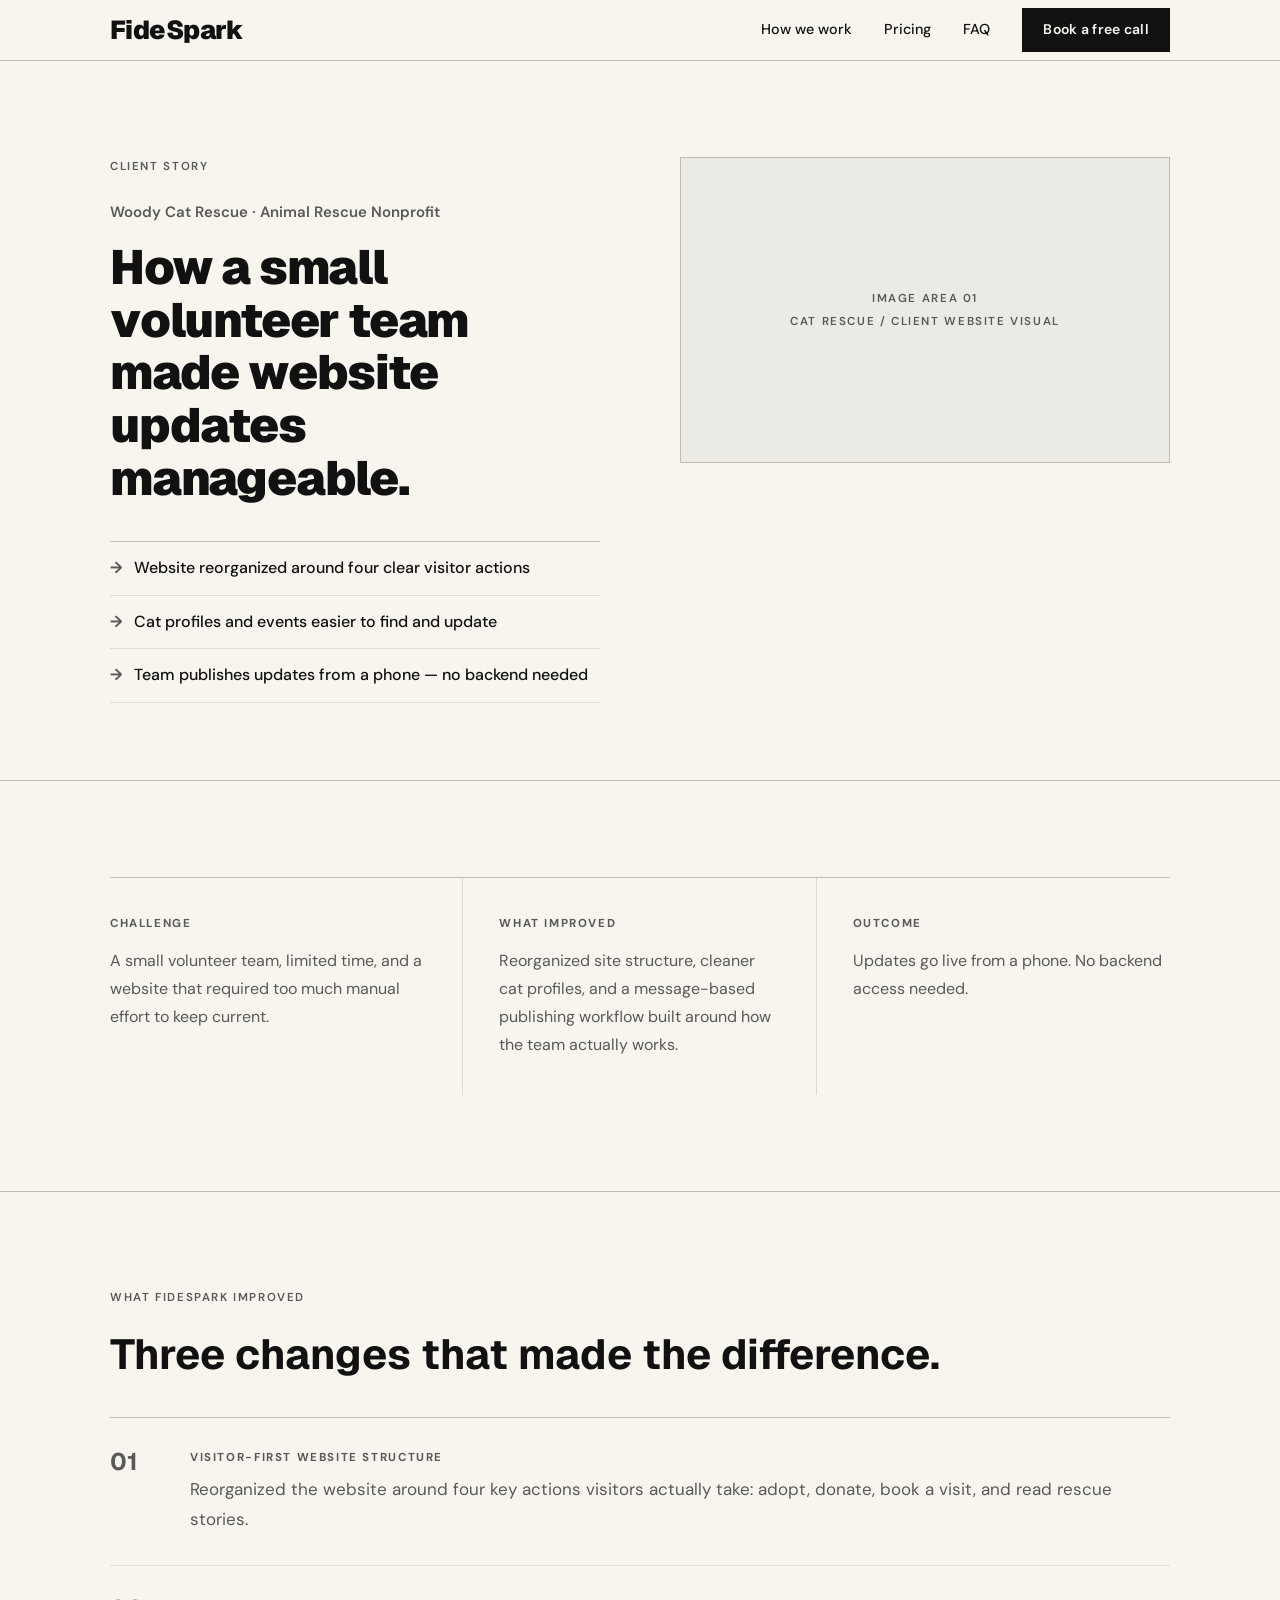
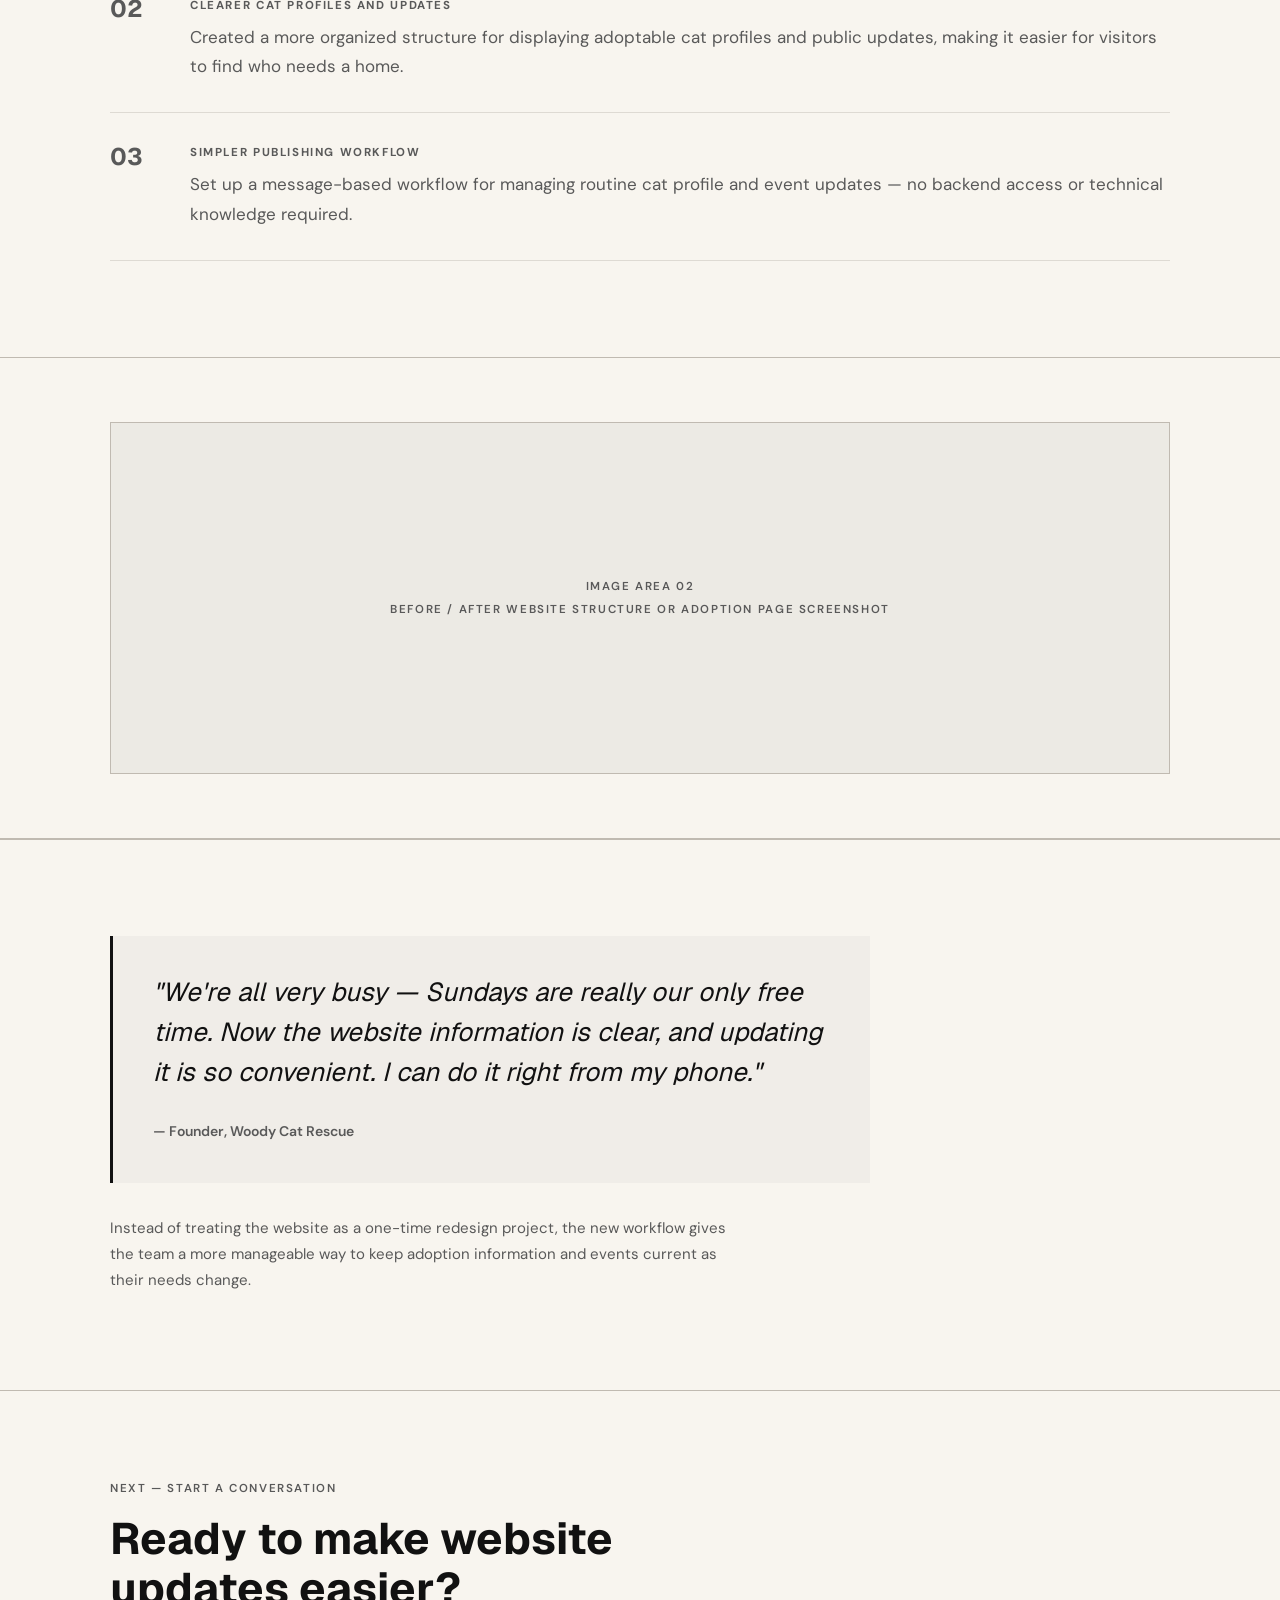
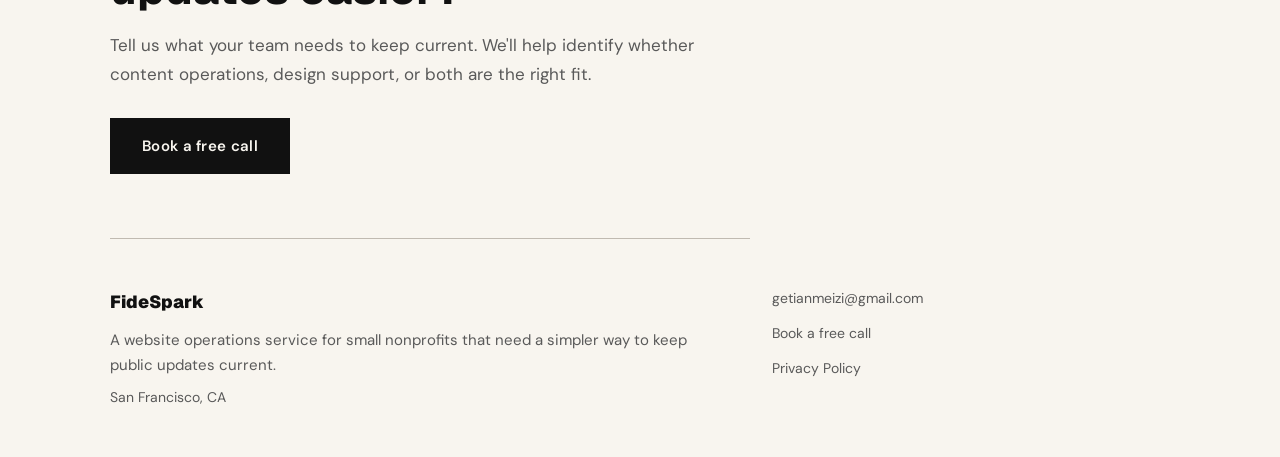
==== client-story.html @ 67ece445 "Add client story teaser to homepage and full case study page Replaces the expanded proof section on " ====
<!DOCTYPE html>
<html lang="en">
<head>
  <meta charset="UTF-8">
  <meta name="viewport" content="width=device-width, initial-scale=1.0">
  <meta name="description" content="How Woody Cat Rescue made website updates easier to manage — a FideSpark client story.">
  <title>Woody Cat Rescue — Client Story | FideSpark</title>

  <link rel="canonical" href="https://gracege.space/runlit/client-story.html">

  <meta property="og:type"        content="article">
  <meta property="og:url"         content="https://gracege.space/runlit/client-story.html">
  <meta property="og:title"       content="Woody Cat Rescue — Client Story | FideSpark">
  <meta property="og:description" content="How Woody Cat Rescue made website updates easier to manage with FideSpark.">
  <meta property="og:site_name"   content="FideSpark">

  <meta name="twitter:card"        content="summary">
  <meta name="twitter:title"       content="Woody Cat Rescue — Client Story | FideSpark">
  <meta name="twitter:description" content="How Woody Cat Rescue made website updates easier to manage with FideSpark.">

  <link rel="icon" type="image/svg+xml" href="favicon.svg">

  <link rel="preconnect" href="https://fonts.googleapis.com">
  <link rel="preconnect" href="https://fonts.gstatic.com" crossorigin>
  <link href="https://fonts.googleapis.com/css2?family=Geist:wght@400;700;900&family=DM+Sans:wght@400;500;600&display=swap" rel="stylesheet">
  <link rel="stylesheet" href="css/styles.css">
</head>
<body>

  <a href="#main" class="skip-link">Skip to content</a>

  <!-- NAV -->
  <header class="nav" id="nav">
    <div class="container nav__inner">
      <a href="/runlit/" class="nav__logo">FideSpark</a>
      <button class="nav__toggle" id="navToggle" aria-label="Toggle menu" aria-expanded="false" aria-controls="navMenu">
        <span></span>
        <span></span>
        <span></span>
      </button>
      <nav class="nav__menu" id="navMenu">
        <a href="/runlit/#how-it-works">How we work</a>
        <a href="/runlit/#pricing">Pricing</a>
        <a href="/runlit/#faq">FAQ</a>
        <a href="https://calendly.com/grace-ge/30min" target="_blank" rel="noopener" class="btn btn--nav">Book a free call<span class="sr-only"> (opens in new tab)</span></a>
      </nav>
    </div>
  </header>

  <main id="main" tabindex="-1">

  <!-- HERO -->
  <section class="cs-hero">
    <div class="container">
      <div class="cs-hero__grid">

        <div class="cs-hero__left">
          <p class="chapter-label">Client Story</p>
          <p class="cs-hero__category">Woody Cat Rescue · Animal Rescue Nonprofit</p>
          <h1 class="cs-hero__headline">How a small volunteer team made website updates manageable.</h1>
          <div class="cs-hero__results">
            <div class="cs-result">
              <p class="cs-result__text">Website reorganized around four clear visitor actions</p>
            </div>
            <div class="cs-result">
              <p class="cs-result__text">Cat profiles and events easier to find and update</p>
            </div>
            <div class="cs-result">
              <p class="cs-result__text">Team publishes updates from a phone — no backend needed</p>
            </div>
          </div>
        </div>

        <div class="cs-hero__right">
          <div class="cs-placeholder cs-placeholder--hero" role="img" aria-label="Image placeholder: cat rescue or client website screenshot">
            <span class="cs-placeholder__label">IMAGE AREA 01<br>Cat rescue / client website visual</span>
          </div>
        </div>

      </div>
    </div>
  </section>

  <!-- CHALLENGE / WHAT IMPROVED / OUTCOME -->
  <section class="cs-blocks reveal">
    <div class="container">
      <div class="cs-blocks__grid">
        <div class="cs-block">
          <p class="cs-block__label">Challenge</p>
          <p>A small volunteer team, limited time, and a website that required too much manual effort to keep current.</p>
        </div>
        <div class="cs-block">
          <p class="cs-block__label">What Improved</p>
          <p>Reorganized site structure, cleaner cat profiles, and a message-based publishing workflow built around how the team actually works.</p>
        </div>
        <div class="cs-block">
          <p class="cs-block__label">Outcome</p>
          <p>Updates go live from a phone. No backend access needed.</p>
        </div>
      </div>
    </div>
  </section>

  <!-- NUMBERED IMPROVEMENTS -->
  <section class="cs-improvements reveal">
    <div class="container">
      <div class="cs-improvements__header">
        <p class="chapter-label">What FideSpark Improved</p>
        <h2 class="cs-improvements__heading">Three changes that made the difference.</h2>
      </div>
      <div class="cs-improvements__list">
        <div class="cs-improvement">
          <span class="cs-improvement__num">01</span>
          <div class="cs-improvement__body">
            <p class="cs-improvement__title">Visitor-first website structure</p>
            <p>Reorganized the website around four key actions visitors actually take: adopt, donate, book a visit, and read rescue stories.</p>
          </div>
        </div>
        <div class="cs-improvement">
          <span class="cs-improvement__num">02</span>
          <div class="cs-improvement__body">
            <p class="cs-improvement__title">Clearer cat profiles and updates</p>
            <p>Created a more organized structure for displaying adoptable cat profiles and public updates, making it easier for visitors to find who needs a home.</p>
          </div>
        </div>
        <div class="cs-improvement">
          <span class="cs-improvement__num">03</span>
          <div class="cs-improvement__body">
            <p class="cs-improvement__title">Simpler publishing workflow</p>
            <p>Set up a message-based workflow for managing routine cat profile and event updates — no backend access or technical knowledge required.</p>
          </div>
        </div>
      </div>
    </div>
  </section>

  <!-- IMAGE PLACEHOLDER 02 -->
  <div class="cs-placeholder-wide-wrap">
    <div class="container">
      <div class="cs-placeholder cs-placeholder--wide" role="img" aria-label="Image placeholder: before and after website structure or adoption page screenshot">
        <span class="cs-placeholder__label">IMAGE AREA 02<br>Before / after website structure or adoption page screenshot</span>
      </div>
    </div>
  </div>

  <!-- QUOTE -->
  <section class="cs-quote-section reveal">
    <div class="container">
      <blockquote class="cs-quote">
        <p>"We're all very busy — Sundays are really our only free time. Now the website information is clear, and updating it is so convenient. I can do it right from my phone."</p>
        <cite>— Founder, Woody Cat Rescue</cite>
      </blockquote>
      <p class="cs-quote__context">Instead of treating the website as a one-time redesign project, the new workflow gives the team a more manageable way to keep adoption information and events current as their needs change.</p>
    </div>
  </section>

  </main>

  <!-- FOOTER -->
  <footer class="footer" id="book">
    <div class="container">
      <div class="footer__cta-row">
        <p class="footer__cta-label">Next — Start a conversation</p>
        <h2 class="footer__cta-heading">Ready to make website updates easier?</h2>
        <p class="footer__cta-sub">Tell us what your team needs to keep current. We'll help identify whether content operations, design support, or both are the right fit.</p>
        <a href="https://calendly.com/grace-ge/30min" target="_blank" rel="noopener" class="btn btn--primary">Book a free call<span class="sr-only"> (opens in new tab)</span></a>
      </div>
      <div class="footer__cols">
        <div class="footer__brand-col">
          <span class="footer__logo">FideSpark</span>
          <p class="footer__brand-desc">A website operations service for small nonprofits that need a simpler way to keep public updates current.</p>
          <p class="footer__location">San Francisco, CA</p>
        </div>
        <div class="footer__links-col">
          <a href="mailto:getianmeizi@gmail.com" class="footer__link">getianmeizi@gmail.com</a>
          <a href="https://calendly.com/grace-ge/30min" target="_blank" rel="noopener" class="footer__link">Book a free call<span class="sr-only"> (opens in new tab)</span></a>
          <a href="/runlit/privacy.html" class="footer__link">Privacy Policy</a>
        </div>
      </div>
    </div>
  </footer>

  <script src="js/main.js"></script>
</body>
</html>
---- css/styles.css ----
/* ============================================================
   TOKENS
   ============================================================ */
:root {
  --bg:           #F8F5EF;
  --text:         #111111;
  --text-muted:   #595959;
  --border:       #C0BAB1;
  --border-light: #DEDAD3;
  --font-heading: 'Geist', -apple-system, BlinkMacSystemFont, sans-serif;
  --font-body:    'DM Sans', -apple-system, BlinkMacSystemFont, sans-serif;
  --max-width:    1100px;
  --pad:          1.25rem;
  --nav-h:        60px;
}

/* ============================================================
   RESET
   ============================================================ */
*, *::before, *::after { box-sizing: border-box; margin: 0; padding: 0; }
html {
  scroll-behavior: smooth;
  scroll-padding-top: var(--nav-h);
  font-size: 16px;
}
@media (prefers-reduced-motion: reduce) {
  html { scroll-behavior: auto; }
  *, *::before, *::after { transition-duration: 0.01ms !important; animation-duration: 0.01ms !important; }
}
body {
  background: var(--bg);
  color: var(--text);
  font-family: var(--font-body);
  font-size: 1.0625rem;
  line-height: 1.65;
  -webkit-font-smoothing: antialiased;
  overflow-wrap: break-word;
}
img { max-width: 100%; display: block; }
a { color: inherit; text-decoration: none; }
ul { list-style: none; }

/* ============================================================
   ACCESSIBILITY
   ============================================================ */
.skip-link {
  position: absolute;
  top: -999px;
  left: 1rem;
  z-index: 9999;
  background: var(--text);
  color: var(--bg);
  padding: 0.6rem 1.2rem;
  font-size: 0.9rem;
  font-weight: 600;
  border: 2px solid var(--bg);
  text-decoration: none;
}
.skip-link:focus { top: 0.75rem; }

:focus-visible {
  outline: 2px solid var(--text);
  outline-offset: 3px;
  border-radius: 2px;
}

.sr-only {
  position: absolute;
  width: 1px;
  height: 1px;
  padding: 0;
  margin: -1px;
  overflow: hidden;
  clip: rect(0,0,0,0);
  white-space: nowrap;
  border: 0;
}

/* ============================================================
   LAYOUT
   ============================================================ */
.container {
  width: 100%;
  max-width: var(--max-width);
  margin: 0 auto;
  padding-left: var(--pad);
  padding-right: var(--pad);
}

/* ============================================================
   TYPOGRAPHY
   ============================================================ */
h1, h2, h3 {
  font-family: var(--font-heading);
  line-height: 1.1;
}
h1 { font-size: clamp(2.625rem, 5.5vw, 3.75rem); font-weight: 900; letter-spacing: -0.025em; }
h2 { font-size: clamp(2rem, 3.75vw, 2.625rem); font-weight: 700; }
h3 { font-size: clamp(1.1rem, 2vw, 1.25rem); font-weight: 700; }

.section-label {
  font-size: 0.72rem;
  font-weight: 600;
  letter-spacing: 0.14em;
  text-transform: uppercase;
  color: var(--text-muted);
  margin-bottom: 1rem;
}
.section-intro {
  font-size: 1.0625rem;
  color: var(--text-muted);
  line-height: 1.75;
  margin-top: 0.75rem;
  max-width: 680px;
}
.section-note {
  margin-top: 1.5rem;
  font-size: 1rem;
  color: var(--text-muted);
  line-height: 1.65;
}

/* ============================================================
   BUTTONS
   ============================================================ */
.btn {
  display: inline-block;
  font-family: var(--font-body);
  font-size: 0.9375rem;
  font-weight: 600;
  letter-spacing: 0.02em;
  padding: 0.85rem 1.875rem;
  border: 2px solid var(--text);
  cursor: pointer;
  transition: background 0.15s, color 0.15s, border-color 0.15s;
  text-align: center;
  white-space: nowrap;
}
.btn--primary {
  background: var(--text);
  color: var(--bg);
}
.btn--primary:hover {
  background: #333333;
  border-color: #333333;
}
.btn--outline {
  background: transparent;
  color: var(--text);
}
.btn--outline:hover {
  background: var(--text);
  color: var(--bg);
}
.btn--nav {
  background: var(--text);
  color: var(--bg);
  border-color: var(--text);
  font-size: 0.875rem;
  padding: 0.55rem 1.2rem;
  align-self: center;
  white-space: nowrap;
}
.btn--nav:hover {
  background: #333333;
  border-color: #333333;
}
.btn--large {
  font-size: 1.0625rem;
  padding: 1.05rem 2.625rem;
}
.btn--full { width: 100%; }

/* ============================================================
   SCROLL REVEAL
   ============================================================ */
.js .reveal {
  opacity: 0;
  transform: translateY(24px);
  transition: opacity 0.55s ease, transform 0.55s ease;
}
.js .reveal.visible {
  opacity: 1;
  transform: none;
}

/* ============================================================
   NAV
   ============================================================ */
.nav {
  position: sticky;
  top: 0;
  z-index: 200;
  background: var(--bg);
  border-bottom: 1px solid var(--border);
}
.nav__inner {
  display: flex;
  align-items: center;
  justify-content: space-between;
  height: var(--nav-h);
}
.nav__logo {
  font-family: var(--font-heading);
  font-size: 1.625rem;
  font-weight: 900;
  letter-spacing: -0.02em;
  flex-shrink: 0;
}

/* Hamburger */
.nav__toggle {
  display: flex;
  flex-direction: column;
  justify-content: center;
  gap: 5px;
  background: none;
  border: none;
  cursor: pointer;
  padding: 6px;
  z-index: 201;
}
.nav__toggle span {
  display: block;
  width: 22px;
  height: 2px;
  background: var(--text);
  transition: transform 0.22s, opacity 0.22s;
}
.nav--open .nav__toggle span:nth-child(1) { transform: translateY(7px) rotate(45deg); }
.nav--open .nav__toggle span:nth-child(2) { opacity: 0; }
.nav--open .nav__toggle span:nth-child(3) { transform: translateY(-7px) rotate(-45deg); }

/* Mobile menu */
.nav__menu {
  display: none;
  flex-direction: column;
  gap: 0;
  padding: 0 var(--pad);
  background: var(--bg);
  border-bottom: 1px solid var(--border);
  box-shadow: 0 8px 20px rgba(17,17,17,0.07);
  position: absolute;
  top: var(--nav-h);
  left: 0;
  right: 0;
}
.nav--open .nav__menu { display: flex; }
.nav__menu .btn { width: 100%; text-align: center; margin: 1.25rem 0; }
.nav__menu a:not(.btn) {
  font-size: 1rem;
  font-weight: 500;
  padding: 1rem 0;
  border-bottom: 1px solid var(--border-light);
  transition: color 0.15s;
  align-self: stretch;
  white-space: nowrap;
}
.nav__menu a:not(.btn):hover { color: var(--text-muted); }

@media (min-width: 768px) {
  .nav__toggle { display: none; }
  .nav__menu {
    display: flex !important;
    flex-direction: row;
    align-items: center;
    gap: 2rem;
    padding: 0;
    background: transparent;
    border: none;
    box-shadow: none;
    position: static;
  }
  .nav__menu a:not(.btn) {
    font-size: 0.9rem;
    padding: 0;
    border-bottom: none;
    align-self: center;
  }
  .nav__menu .btn {
    width: auto;
    margin: 0;
  }
}

/* ============================================================
   SECTION SPACING + DIVIDERS
   ============================================================ */
section {
  padding: clamp(5rem, 9vw, 7.5rem) 0;
}
section + section {
  border-top: 1px solid var(--border);
}

/* ============================================================
   HERO
   ============================================================ */
.hero {
  padding: clamp(3.75rem, 10vw, 7rem) 0 clamp(3.75rem, 8vw, 6rem);
}
.hero__eyebrow { margin-bottom: 0; }
.hero__headline {
  margin: 0;
  max-width: 480px;
}
.hero__sub {
  font-size: 1.125rem;
  color: var(--text-muted);
  line-height: 1.8;
  margin-bottom: 2.25rem;
  max-width: 520px;
}
.hero__actions {
  display: flex;
  flex-wrap: wrap;
  align-items: center;
  gap: 1.25rem 2rem;
}
.hero__secondary-link {
  font-size: 0.9375rem;
  font-weight: 600;
  color: var(--text-muted);
  border-bottom: 1px solid var(--border);
  padding-bottom: 2px;
  transition: color 0.15s, border-color 0.15s;
}
.hero__secondary-link:hover {
  color: var(--text);
  border-bottom-color: var(--text);
}

/* Hero editorial redesign — split header + process strip */
.hero__top {
  display: grid;
  grid-template-columns: 1fr;
  gap: 1.75rem;
  padding-bottom: clamp(3rem, 6vw, 4.5rem);
}
@media (min-width: 720px) {
  .hero__top {
    grid-template-columns: 1.3fr 1fr;
    grid-template-areas:
      "lead eyebrow"
      "lead aside";
    column-gap: 5rem;
    row-gap: 1rem;
    align-items: start;
  }
  .hero__lead   { grid-area: lead; }
  .hero__eyebrow { grid-area: eyebrow; }
  .hero__aside  { grid-area: aside; padding-top: 0; }
}
.hero__lead { min-width: 0; max-width: 100%; }
.hero__aside { min-width: 0; max-width: 100%; }

.hero__strip {
  border-top: 1px solid var(--border);
  display: grid;
  grid-template-columns: 1fr 1fr;
  gap: 0;
}
@media (min-width: 720px) {
  .hero__strip { grid-template-columns: repeat(4, 1fr); }
}
.hero__strip-step {
  display: flex;
  flex-direction: column;
  gap: 0.3rem;
  padding: 1.25rem 1rem 1.25rem 0;
  border-right: 1px solid var(--border-light);
}
@media (max-width: 719px) {
  .hero__strip-step:nth-child(even) {
    padding-left: 1rem;
    padding-right: 0;
    border-right: none;
  }
  .hero__strip-step:nth-child(3),
  .hero__strip-step:nth-child(4) {
    border-top: 1px solid var(--border-light);
  }
}
@media (min-width: 720px) {
  .hero__strip-step {
    padding: 1.75rem 1.5rem 1.75rem 0;
  }
  .hero__strip-step:not(:first-child) { padding-left: 1.5rem; }
  .hero__strip-step:last-child { border-right: none; }
}
.hero__strip-num {
  font-size: 0.68rem;
  font-weight: 700;
  letter-spacing: 0.08em;
  color: var(--text-muted);
}
.hero__strip-label {
  font-size: 0.9375rem;
  font-weight: 600;
  color: var(--text);
  line-height: 1.2;
}
.hero__strip-sub {
  font-size: 0.8125rem;
  color: var(--text-muted);
  line-height: 1.45;
}
.hero__strip-step--active .hero__strip-num { color: var(--text); }
.hero__strip-step--active .hero__strip-label { font-weight: 700; }


/* ============================================================
   PROBLEM SECTION
   ============================================================ */
.problem-section h2 { margin-bottom: 0.85rem; max-width: 680px; }

.problem-grid {
  display: grid;
  grid-template-columns: 1fr;
  gap: 1px;
  background: var(--border);
  border: 1px solid var(--border);
  margin-top: 2.25rem;
}
.problem-item {
  background: var(--bg);
  padding: 2rem 2.25rem;
}
.problem-label {
  font-size: 0.68rem;
  font-weight: 600;
  letter-spacing: 0.14em;
  text-transform: uppercase;
  color: var(--text-muted);
  margin-bottom: 0.75rem;
}
.problem-body {
  font-size: 1.125rem;
  font-weight: 600;
  line-height: 1.45;
}

@media (min-width: 640px) {
  .problem-grid { grid-template-columns: 1fr 1fr; }
}

/* ============================================================
   UPDATE FLOW SECTION
   ============================================================ */
.update-flow-section h2 { margin-bottom: 1.5rem; max-width: 680px; }

.update-flow-steps {
  display: flex;
  flex-direction: column;
  gap: 0.875rem;
  list-style: none;
  max-width: 560px;
  padding: 0;
}
.update-flow-steps li {
  font-size: 1.0625rem;
  line-height: 1.6;
  padding-left: 1.5rem;
  position: relative;
}
.update-flow-steps li::before {
  content: '→';
  position: absolute;
  left: 0;
  font-weight: 700;
}

/* ============================================================
   BEFORE/AFTER COMPARISON (WHAT CHANGES)
   ============================================================ */
.what-changes-section h2 { margin-bottom: 2.25rem; max-width: 680px; }

.wc-grid {
  display: grid;
  grid-template-columns: 1fr;
  gap: 1px;
  background: var(--border);
  border: 1px solid var(--border);
}
@media (min-width: 820px) {
  .wc-grid { grid-template-columns: 1fr 1fr; }
}
.wc-col {
  padding: 2.25rem 2rem;
  display: flex;
  flex-direction: column;
  gap: 1.375rem;
}
.wc-col--before { background: rgba(17,17,17,0.03); }
.wc-col--after  { background: var(--text); color: var(--bg); }

.wc-col-label {
  font-size: 0.7rem;
  font-weight: 600;
  letter-spacing: 0.14em;
  text-transform: uppercase;
  color: var(--text-muted);
}
.wc-col--after .wc-col-label { color: rgba(248,245,239,0.5); }

.wc-steps {
  list-style: none;
  counter-reset: wc-step;
  display: flex;
  flex-direction: column;
  border-top: 1px solid var(--border-light);
  margin: 0;
  padding: 0;
}
.wc-steps li {
  counter-increment: wc-step;
  display: flex;
  align-items: flex-start;
  gap: 0.875rem;
  padding: 0.875rem 0;
  border-bottom: 1px solid var(--border-light);
  font-size: 1rem;
  color: var(--text-muted);
  line-height: 1.5;
}
.wc-steps li::before {
  content: counter(wc-step);
  font-family: var(--font-heading);
  font-size: 0.75rem;
  font-weight: 700;
  color: var(--text-muted);
  background: rgba(17,17,17,0.08);
  min-width: 1.625rem;
  height: 1.625rem;
  display: flex;
  align-items: center;
  justify-content: center;
  flex-shrink: 0;
  margin-top: 0.0625rem;
}
.wc-closing {
  font-size: 0.9375rem;
  color: var(--text-muted);
  font-style: italic;
  line-height: 1.55;
}

.wc-outcome-list {
  list-style: none;
  display: flex;
  flex-direction: column;
  gap: 1rem;
  padding: 0;
  margin: 0;
}
.wc-outcome-list li {
  font-size: 1rem;
  padding-left: 1.5rem;
  position: relative;
  line-height: 1.55;
}
.wc-outcome-list li::before {
  content: '→';
  position: absolute;
  left: 0;
  font-weight: 700;
  color: #E8927A;
}



.services-optional-label {
  margin-top: 2rem;
  margin-bottom: 1rem;
}
.services-optional-grid {
  display: grid;
  grid-template-columns: 1fr;
  gap: 1px;
  background: var(--border);
  border: 1px solid var(--border);
}
@media (min-width: 640px) {
  .services-optional-grid { grid-template-columns: repeat(3, 1fr); }
}
.service-option-card {
  background: var(--bg);
  padding: 1.875rem 2rem;
}
.service-option-card h3 {
  margin-bottom: 0.6rem;
  font-size: 1.05rem;
  line-height: 1.35;
}
.service-option-card p {
  font-size: 1rem;
  color: var(--text-muted);
  line-height: 1.7;
}

.services-boundary-note {
  margin-top: 1.75rem;
  font-size: 1rem;
  color: var(--text-muted);
  line-height: 1.65;
  padding-top: 1.375rem;
  border-top: 1px solid var(--border-light);
}

/* ============================================================
   PRICING
   ============================================================ */
.pricing-section h2 { margin-bottom: 0.75rem; }

.pricing-step-header {
  margin-top: 2.25rem;
  margin-bottom: 1.375rem;
}
.pricing-step-header--sep {
  margin-top: 3rem;
  padding-top: 2.25rem;
  border-top: 1px solid var(--border-light);
}
.pricing-step-tag {
  font-size: 0.68rem;
  font-weight: 600;
  letter-spacing: 0.14em;
  text-transform: uppercase;
  color: var(--text-muted);
  margin-bottom: 0.35rem;
}
.pricing-group-label {
  font-family: var(--font-heading);
  font-size: 1.2rem;
  font-weight: 700;
  margin: 0;
}

.pricing-pair {
  display: grid;
  grid-template-columns: 1fr;
  gap: 1.25rem;
}
@media (min-width: 580px) {
  .pricing-pair { grid-template-columns: 1fr 1fr; }
}

.pricing-card {
  border: 1px solid var(--border);
  padding: 2rem;
  display: flex;
  flex-direction: column;
}
.plan-name {
  font-family: var(--font-heading);
  font-size: 1.5rem;
  font-weight: 700;
  margin-bottom: 1rem;
  line-height: 1.2;
}
.plan-price {
  display: flex;
  align-items: baseline;
  gap: 0.5rem;
  padding: 1rem 0 0.25rem;
  border-top: 1px solid var(--border-light);
  margin-bottom: 0;
}
.plan-setup {
  font-size: 0.875rem;
  color: var(--text-muted);
  padding-bottom: 1rem;
  border-bottom: 1px solid var(--border-light);
  margin-bottom: 1.375rem;
}
.price-amount {
  font-family: var(--font-heading);
  font-size: 2.375rem;
  font-weight: 900;
  line-height: 1;
}
.price-unit {
  font-size: 0.9375rem;
  font-weight: 500;
  color: var(--text-muted);
}
.plan-features {
  display: flex;
  flex-direction: column;
  gap: 0.75rem;
  margin-bottom: 2rem;
  flex: 1;
}
.plan-features li {
  font-size: 1rem;
  padding-left: 1.5rem;
  position: relative;
  line-height: 1.55;
  color: var(--text-muted);
}
.plan-features li::before {
  content: '→';
  position: absolute;
  left: 0;
  font-weight: 700;
  color: var(--text);
}

.pricing-notes-panel {
  margin-top: 2.75rem;
  padding: 1.75rem 2rem;
  border: 1px solid var(--border);
  background: rgba(17,17,17,0.025);
}
.pricing-notes-panel ul {
  display: flex;
  flex-direction: column;
  gap: 0.75rem;
}
.pricing-notes-panel li {
  font-size: 1rem;
  padding-left: 1.25rem;
  position: relative;
  line-height: 1.65;
  color: var(--text-muted);
}
.pricing-notes-panel li::before {
  content: '·';
  position: absolute;
  left: 0;
  font-size: 1.3rem;
  line-height: 1.15;
  color: var(--text-muted);
}

/* ============================================================
   FAQ
   ============================================================ */
.faq-split {
  display: grid;
  grid-template-columns: 1fr;
  gap: 3rem;
}
@media (min-width: 720px) {
  .faq-split {
    grid-template-columns: 1fr 2fr;
    gap: 5rem;
    align-items: start;
  }
}
.faq-lead h2 {
  margin-top: 0.75rem;
}

.faq-list { border-top: 1px solid var(--border); }
.faq-item { border-bottom: 1px solid var(--border-light); }

.faq-item summary {
  list-style: none;
  display: flex;
  justify-content: space-between;
  align-items: center;
  gap: 1.25rem;
  padding: 1rem 0;
  font-size: 1.0625rem;
  font-weight: 600;
  cursor: pointer;
  user-select: none;
  line-height: 1.4;
}
.faq-item summary::-webkit-details-marker { display: none; }
.faq-item summary::after {
  content: '+';
  font-size: 1.375rem;
  font-weight: 300;
  flex-shrink: 0;
  color: var(--text-muted);
  transition: transform 0.22s;
}
.faq-item[open] summary::after { transform: rotate(45deg); }

.faq-body { padding-bottom: 1.5rem; }
.faq-body p {
  font-size: 1rem;
  color: var(--text-muted);
  line-height: 1.8;
  max-width: 680px;
}

/* ============================================================
   FINAL CTA
   ============================================================ */
.cta-section { background: var(--bg); }
.cta-inner {
  text-align: center;
  max-width: 620px !important;
}
.cta-inner h2  { margin-bottom: 1rem; }
.cta-inner p   { font-size: 1.0625rem; color: var(--text-muted); line-height: 1.75; margin-bottom: 2.25rem; }

/* ============================================================
   FOOTER
   ============================================================ */
.footer {
  border-top: 1px solid var(--border);
  padding: 1.875rem 0;
}
.footer__inner {
  display: flex;
  justify-content: space-between;
  align-items: center;
  flex-wrap: wrap;
  gap: 0.75rem;
}
@media (max-width: 540px) {
  .footer__inner {
    flex-direction: column;
    align-items: center;
    text-align: center;
  }
  .footer__links {
    flex-direction: column;
    align-items: center;
    gap: 0.625rem;
  }
}
.footer__name {
  font-family: var(--font-heading);
  font-size: 1.1rem;
  font-weight: 900;
}
.footer__company {
  font-size: 0.8125rem;
  color: var(--text-muted);
  margin-left: 0.5rem;
}
.footer__links {
  display: flex;
  align-items: center;
  gap: 1.5rem;
  flex-wrap: wrap;
}
.footer__email,
.footer__privacy {
  font-size: 0.875rem;
  color: var(--text-muted);
  border-bottom: 1px solid transparent;
  padding-bottom: 1px;
  transition: border-color 0.15s, color 0.15s;
}
.footer__email:hover,
.footer__privacy:hover {
  color: var(--text);
  border-bottom-color: var(--text);
}

/* ============================================================
   PHASE 1 — EDITORIAL STRUCTURE (Hero + Problem)
   ============================================================ */

/* Hero eyebrow — editorial marker */
.hero__eyebrow {
  display: inline-block;
  border-left: 2px solid var(--text);
  padding-left: 0.65rem;
  font-size: 0.72rem;
  font-weight: 600;
  letter-spacing: 0.14em;
  text-transform: uppercase;
  color: var(--text-muted);
}

/* Chapter structure */
.chapter-label {
  display: flex;
  align-items: baseline;
  gap: 0.5rem;
  font-size: 0.72rem;
  font-weight: 600;
  letter-spacing: 0.14em;
  text-transform: uppercase;
  color: var(--text-muted);
  margin-bottom: 1.5rem;
}
.chapter-num {
  font-size: 0.72rem;
  font-weight: 700;
  letter-spacing: 0.12em;
  color: var(--text);
}
.chapter-intro {
  font-size: 1.0625rem;
  color: var(--text-muted);
  line-height: 1.75;
  margin-top: 0.75rem;
  max-width: 640px;
}

/* Problem rows */
.problem-list {
  margin-top: 2.5rem;
  border-top: 1px solid var(--border);
}
.problem-row {
  display: flex;
  flex-direction: column;
  gap: 0.4rem;
  padding: 1.5rem 0;
  border-bottom: 1px solid var(--border-light);
}
@media (min-width: 640px) {
  .problem-row {
    flex-direction: row;
    align-items: baseline;
    gap: 2rem;
  }
}
.problem-row-label {
  font-size: 0.72rem;
  font-weight: 700;
  letter-spacing: 0.14em;
  text-transform: uppercase;
  color: var(--text-muted);
  flex-shrink: 0;
  min-width: 7.5rem;
}
.problem-row-body {
  font-size: 1.125rem;
  font-weight: 600;
  line-height: 1.45;
  color: var(--text);
  margin: 0;
}
.chapter-close {
  margin-top: 2rem;
  font-size: 1.0625rem;
  font-style: italic;
  color: var(--text-muted);
}


/* ---- How We Work (02): editorial split + numbered steps ---- */
.how-split {
  display: grid;
  grid-template-columns: 1fr;
  gap: 3rem;
}
@media (min-width: 720px) {
  .how-split {
    grid-template-columns: 1fr 1fr;
    gap: 5rem;
    align-items: start;
  }
}
.how-lead h2 {
  margin-top: 0.75rem;
}
.how-lead .chapter-intro {
  margin-top: 1rem;
  margin-bottom: 0;
}
.how-steps {
  border-top: 1px solid var(--border);
}
.how-step {
  display: grid;
  grid-template-columns: 2.25rem 1fr;
  gap: 1rem;
  padding: 1.5rem 0;
  border-bottom: 1px solid var(--border-light);
}
.how-step-num {
  font-family: var(--font-heading);
  font-size: 1.375rem;
  font-weight: 700;
  color: var(--text-muted);
  line-height: 1;
  padding-top: 0.15rem;
}
.how-step-body p {
  font-size: 1rem;
  color: var(--text-muted);
  line-height: 1.7;
  margin: 0;
}
.how-step-label {
  font-size: 0.72rem;
  font-weight: 700;
  letter-spacing: 0.14em;
  text-transform: uppercase;
  color: var(--text-muted);
  margin-bottom: 0.4rem;
}


/* ---- Proof / Client Story (05) ---- */
.proof-client {
  font-size: 0.9375rem;
  font-weight: 600;
  color: var(--text-muted);
  margin-bottom: 0.85rem;
}
.proof-body {
  display: grid;
  grid-template-columns: 1fr;
  gap: 2.5rem;
  margin-top: 2.5rem;
}
@media (min-width: 800px) {
  .proof-body {
    grid-template-columns: 1.1fr 1fr;
    gap: 4rem;
  }
}
.proof-block {
  margin-bottom: 2rem;
}
.proof-block:last-child {
  margin-bottom: 0;
}
.proof-subhead {
  font-size: 0.72rem;
  font-weight: 700;
  letter-spacing: 0.14em;
  text-transform: uppercase;
  color: var(--text-muted);
  margin-bottom: 0.75rem;
}
.proof-block > p:not(.proof-subhead) {
  font-size: 1rem;
  line-height: 1.7;
  color: var(--text-muted);
  margin: 0;
}
.proof-list {
  list-style: none;
  padding: 0;
  margin: 0;
}
.proof-list li {
  font-size: 1rem;
  line-height: 1.65;
  color: var(--text-muted);
  padding: 0.5rem 0;
  border-bottom: 1px solid var(--border-light);
}
.proof-list li:last-child {
  border-bottom: none;
}
.proof-quote {
  font-family: var(--font-heading);
  font-style: italic;
  font-size: clamp(1.1rem, 2vw, 1.3rem);
  line-height: 1.55;
  color: var(--text);
  border-left: 3px solid var(--text);
  padding-left: 1.5rem;
  margin: 0 0 1.5rem;
}
.proof-quote p {
  margin: 0 0 0.75rem;
}
.proof-quote cite {
  font-family: var(--font-body);
  font-style: normal;
  font-size: 0.875rem;
  font-weight: 600;
  color: var(--text-muted);
}
.proof-context {
  font-size: 0.9375rem;
  color: var(--text-muted);
  line-height: 1.7;
  margin: 0;
}

.proof-left,
.proof-right { min-width: 0; }
.footer__brand-col { min-width: 0; }

/* ---- Pricing: step description ---- */
.pricing-step-desc {
  font-size: 0.9375rem;
  color: var(--text-muted);
  line-height: 1.6;
  margin-top: 0.25rem;
}

/* ---- Footer: new editorial structure ---- */
/* Override base padding for the richer CTA + cols layout */
.footer {
  padding: clamp(3.5rem, 7vw, 5.5rem) 0 clamp(2rem, 4vw, 3rem);
}
.footer__cta-row {
  max-width: 640px;
  padding-bottom: clamp(2.5rem, 5vw, 4rem);
  border-bottom: 1px solid var(--border);
  margin-bottom: clamp(2rem, 4vw, 3rem);
}
.footer__cta-label {
  font-size: 0.72rem;
  font-weight: 600;
  letter-spacing: 0.14em;
  text-transform: uppercase;
  color: var(--text-muted);
  margin-bottom: 1rem;
}
.footer__cta-heading {
  font-family: var(--font-heading);
  font-size: clamp(2rem, 4vw, 2.75rem);
  font-weight: 700;
  line-height: 1.15;
  margin: 0 0 1rem;
}
.footer__cta-sub {
  font-size: 1.0625rem;
  color: var(--text-muted);
  line-height: 1.75;
  margin-bottom: 1.75rem;
}
.footer__cols {
  display: grid;
  grid-template-columns: 1fr;
  gap: 2rem;
}
@media (min-width: 640px) {
  .footer__cols {
    grid-template-columns: 1.5fr 1fr;
    gap: 4rem;
  }
}
.footer__logo {
  font-family: var(--font-heading);
  font-size: 1.1rem;
  font-weight: 900;
  display: block;
  margin-bottom: 0.75rem;
}
.footer__brand-desc {
  font-size: 0.9375rem;
  color: var(--text-muted);
  line-height: 1.65;
  margin: 0 0 0.5rem;
}
.footer__location {
  font-size: 0.875rem;
  color: var(--text-muted);
}
.footer__links-col {
  display: flex;
  flex-direction: column;
  gap: 0.625rem;
}
.footer__link {
  font-size: 0.875rem;
  color: var(--text-muted);
  border-bottom: 1px solid transparent;
  padding-bottom: 1px;
  transition: color 0.15s, border-color 0.15s;
  align-self: flex-start;
}
.footer__link:hover {
  color: var(--text);
  border-bottom-color: var(--text);
}

/* ============================================================
   CLIENT STORY PAGE
   ============================================================ */

/* --- Hero --- */
.cs-hero {
  padding: clamp(3.75rem, 10vw, 6rem) 0 0;
}

.cs-hero__grid {
  display: grid;
  grid-template-columns: 1fr;
  gap: 3rem;
  padding-bottom: clamp(3rem, 6vw, 5rem);
}

@media (min-width: 800px) {
  .cs-hero__grid {
    grid-template-columns: 1fr 1fr;
    gap: 5rem;
    align-items: start;
  }
}

.cs-hero__left,
.cs-hero__right { min-width: 0; }

.cs-hero__category {
  font-size: 0.9375rem;
  font-weight: 600;
  color: var(--text-muted);
  margin-bottom: 1rem;
}

.cs-hero__headline {
  font-family: var(--font-heading);
  font-size: clamp(2rem, 4vw, 3rem);
  font-weight: 900;
  line-height: 1.1;
  letter-spacing: -0.025em;
  margin: 0 0 2.25rem;
}

.cs-hero__results {
  border-top: 1px solid var(--border);
}

.cs-result {
  padding: 0.875rem 0;
  border-bottom: 1px solid var(--border-light);
}

.cs-result__text {
  font-size: 1rem;
  line-height: 1.55;
  color: var(--text);
  font-weight: 500;
  padding-left: 1.5rem;
  position: relative;
  margin: 0;
}

.cs-result__text::before {
  content: '→';
  position: absolute;
  left: 0;
  font-weight: 700;
  color: var(--text-muted);
}

/* --- Image placeholders --- */
.cs-placeholder {
  background: #ECEAE4;
  border: 1px solid var(--border);
  display: flex;
  align-items: center;
  justify-content: center;
  text-align: center;
}

.cs-placeholder--hero {
  aspect-ratio: 16 / 10;
  width: 100%;
}

.cs-placeholder__label {
  font-size: 0.72rem;
  font-weight: 600;
  letter-spacing: 0.14em;
  text-transform: uppercase;
  color: var(--text-muted);
  line-height: 2;
}

.cs-placeholder-wide-wrap {
  padding: clamp(2.5rem, 5vw, 4rem) 0;
  border-top: 1px solid var(--border);
  border-bottom: 1px solid var(--border);
}

.cs-placeholder--wide {
  width: 100%;
  height: clamp(14rem, 28vw, 22rem);
}

/* --- Challenge / What Improved / Outcome blocks --- */
.cs-blocks {
  padding: clamp(4rem, 8vw, 6rem) 0;
  border-top: 1px solid var(--border);
}

.cs-blocks__grid {
  display: grid;
  grid-template-columns: 1fr;
  gap: 0;
  border-top: 1px solid var(--border);
}

@media (min-width: 700px) {
  .cs-blocks__grid {
    grid-template-columns: repeat(3, 1fr);
  }
}

.cs-block {
  padding: 2rem 0;
  border-bottom: 1px solid var(--border-light);
}

@media (min-width: 700px) {
  .cs-block {
    padding: 2.25rem 2.25rem 2.25rem 0;
    border-bottom: none;
    border-right: 1px solid var(--border-light);
  }
  .cs-block:last-child {
    border-right: none;
    padding-right: 0;
    padding-left: 2.25rem;
  }
  .cs-block:nth-child(2) {
    padding-left: 2.25rem;
  }
}

.cs-block__label {
  font-size: 0.72rem;
  font-weight: 700;
  letter-spacing: 0.14em;
  text-transform: uppercase;
  color: var(--text-muted);
  margin-bottom: 0.875rem;
}

.cs-block p:not(.cs-block__label) {
  font-size: 1rem;
  color: var(--text-muted);
  line-height: 1.75;
  margin: 0;
}

/* --- Numbered improvements --- */
.cs-improvements {
  padding: clamp(4rem, 8vw, 6rem) 0;
  border-top: 1px solid var(--border);
}

.cs-improvements__header {
  margin-bottom: 2.5rem;
}

.cs-improvements__heading {
  margin-top: 0.75rem;
}

.cs-improvements__list {
  border-top: 1px solid var(--border);
}

.cs-improvement {
  display: grid;
  grid-template-columns: 3.5rem 1fr;
  gap: 1.5rem;
  padding: 1.875rem 0;
  border-bottom: 1px solid var(--border-light);
  align-items: start;
}

.cs-improvement__num {
  font-family: var(--font-heading);
  font-size: 1.5rem;
  font-weight: 700;
  color: var(--text-muted);
  line-height: 1;
  padding-top: 0.1rem;
}

.cs-improvement__title {
  font-size: 0.72rem;
  font-weight: 700;
  letter-spacing: 0.14em;
  text-transform: uppercase;
  color: var(--text-muted);
  margin-bottom: 0.5rem;
}

.cs-improvement__body p:not(.cs-improvement__title) {
  font-size: 1.0625rem;
  line-height: 1.75;
  color: var(--text-muted);
  margin: 0;
}

/* --- Quote section --- */
.cs-quote-section {
  padding: clamp(4rem, 8vw, 6rem) 0;
  border-top: 1px solid var(--border);
}

.cs-quote {
  font-family: var(--font-heading);
  font-style: italic;
  font-size: clamp(1.2rem, 2.5vw, 1.625rem);
  line-height: 1.55;
  color: var(--text);
  max-width: 760px;
  background: rgba(17,17,17,0.03);
  border-left: 3px solid var(--text);
  padding: 2.25rem 2.5rem;
  margin: 0 0 2rem;
}

.cs-quote p {
  margin: 0 0 1rem;
}

.cs-quote p:last-of-type {
  margin-bottom: 0.875rem;
}

.cs-quote cite {
  font-family: var(--font-body);
  font-style: normal;
  font-size: 0.875rem;
  font-weight: 600;
  color: var(--text-muted);
}

.cs-quote__context {
  font-size: 0.9375rem;
  color: var(--text-muted);
  line-height: 1.75;
  max-width: 640px;
  margin: 0;
}

/* Mobile: constrain quote padding */
@media (max-width: 540px) {
  .cs-quote {
    padding: 1.75rem 1.5rem;
  }
}

/* Within-section separator — used between sub-blocks inside a section */
.cs-inner-sep {
  margin-top: clamp(2.5rem, 5vw, 4rem);
  padding-top: clamp(2.5rem, 5vw, 4rem);
  border-top: 1px solid var(--border-light);
}

/* --- Homepage teaser --- */
.cs-teaser {
  display: grid;
  grid-template-columns: 1fr;
  gap: 3rem;
}

@media (min-width: 800px) {
  .cs-teaser {
    grid-template-columns: 1fr 1fr;
    gap: 5rem;
    align-items: center;
  }
}

.cs-teaser__left,
.cs-teaser__right { min-width: 0; }

.cs-teaser__client {
  font-size: 0.9375rem;
  font-weight: 600;
  color: var(--text-muted);
  margin-bottom: 0.875rem;
}

.cs-teaser__headline {
  margin: 0 0 1.25rem;
}

.cs-teaser__summary {
  font-size: 1rem;
  color: var(--text-muted);
  line-height: 1.75;
  margin-bottom: 1.5rem;
  max-width: 52ch;
}

.cs-teaser__quote {
  border-left: 3px solid var(--text);
  padding-left: 1.25rem;
  margin: 0 0 2rem;
}

.cs-teaser__quote p {
  font-family: var(--font-heading);
  font-style: italic;
  font-size: 1rem;
  line-height: 1.55;
  color: var(--text);
  margin: 0 0 0.4rem;
}

.cs-teaser__quote cite {
  font-size: 0.8125rem;
  font-weight: 600;
  font-style: normal;
  color: var(--text-muted);
}

.cs-placeholder--teaser {
  aspect-ratio: 4 / 3;
  width: 100%;
}

/* ============================================================
   RESPONSIVE POLISH
   ============================================================ */
html, body { overflow-x: hidden; }

@media (max-width: 639px) {
  h1 {
    font-size: clamp(1.75rem, 7vw, 2.25rem);
    letter-spacing: 0;
  }
  .hero__headline { max-width: 11.5em; }
  .hero__sub {
    font-size: 1rem;
    max-width: 34ch;
  }
  .hero__actions { max-width: 100%; }
  .btn--hero { width: 100%; text-align: center; }
  .btn--large { padding: 0.95rem 1.875rem; }
}
@media (max-width: 540px) {
  .pricing-notes-panel { padding: 1.375rem 1.5rem; }
}
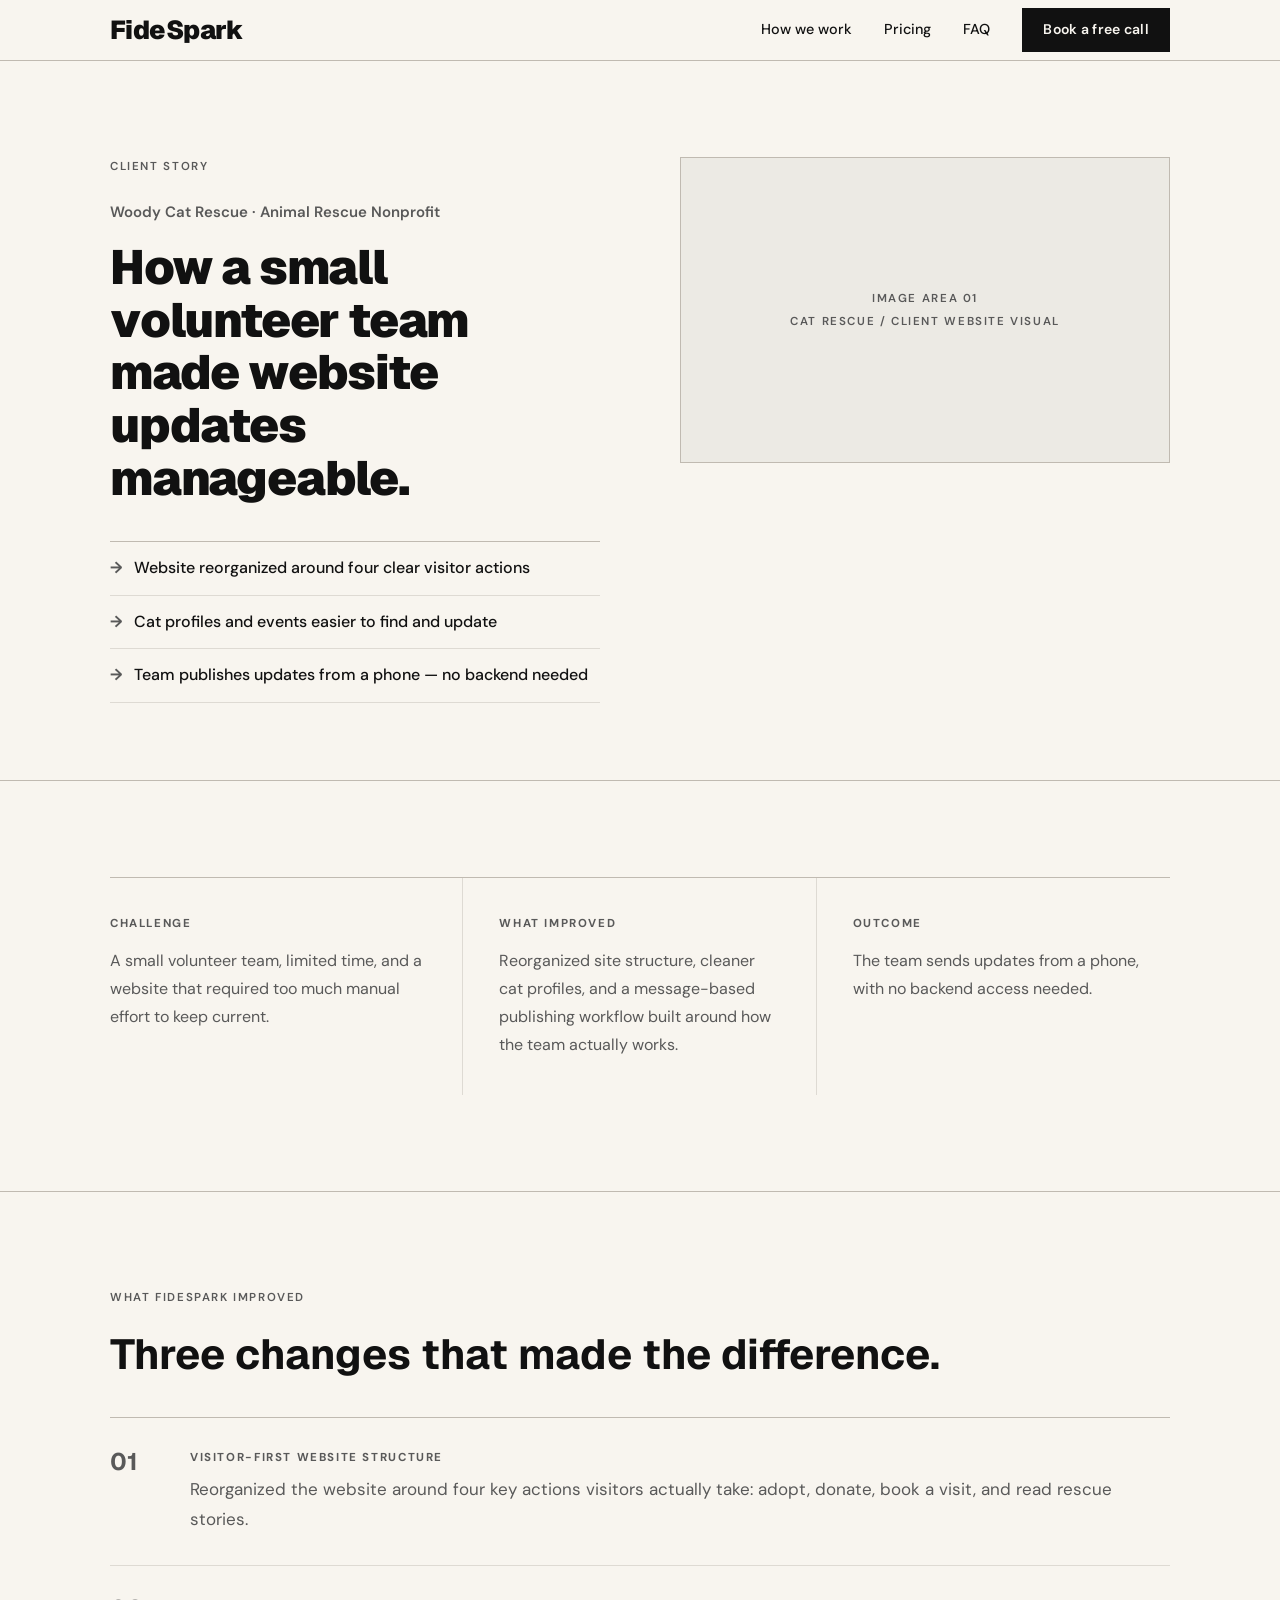
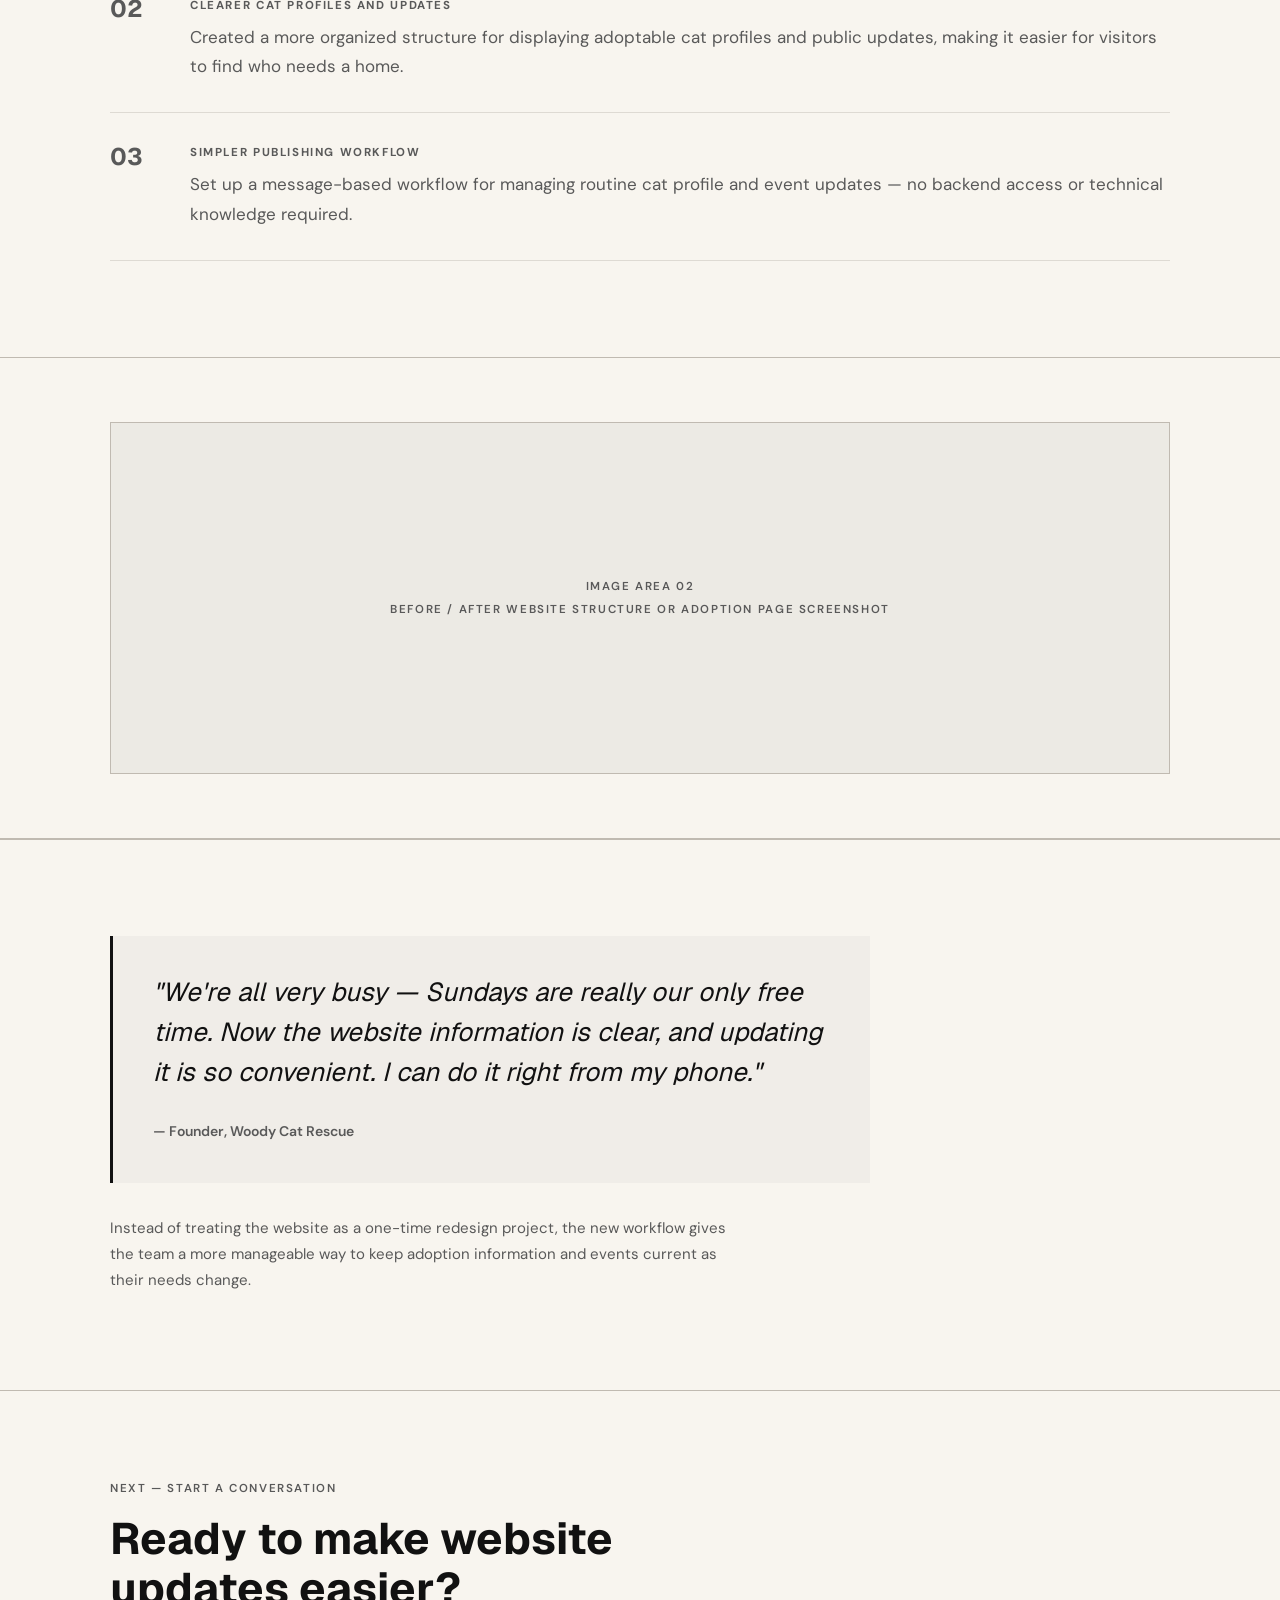
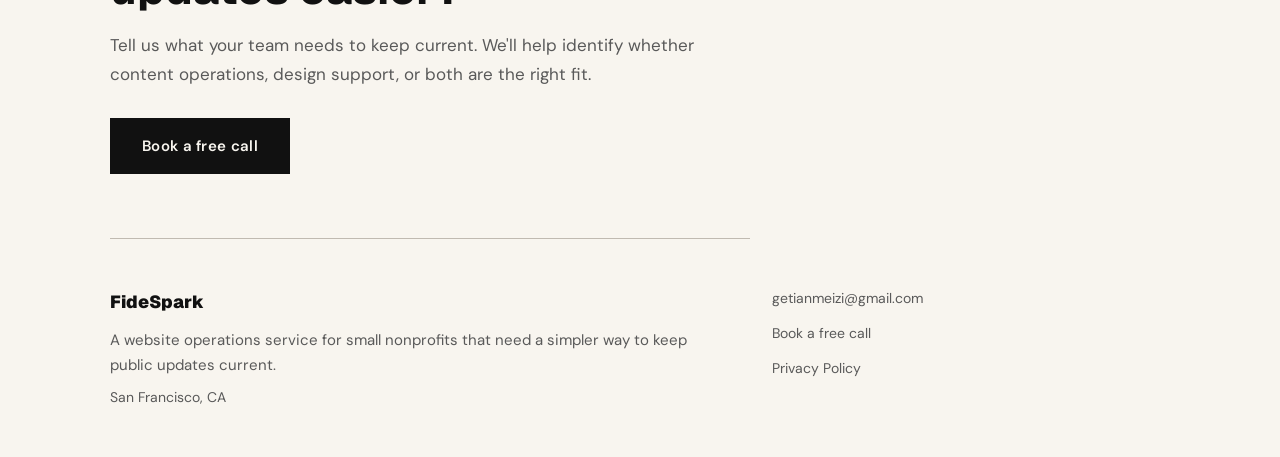
==== commit 2756dca0: "Add client-story to sitemap and soften product promise wording Adds client-story.html to sitemap.xml" ====
--- a/client-story.html
+++ b/client-story.html
@@ -95,7 +95,7 @@
         </div>
         <div class="cs-block">
           <p class="cs-block__label">Outcome</p>
-          <p>Updates go live from a phone. No backend access needed.</p>
+          <p>The team sends updates from a phone, with no backend access needed.</p>
         </div>
       </div>
     </div>
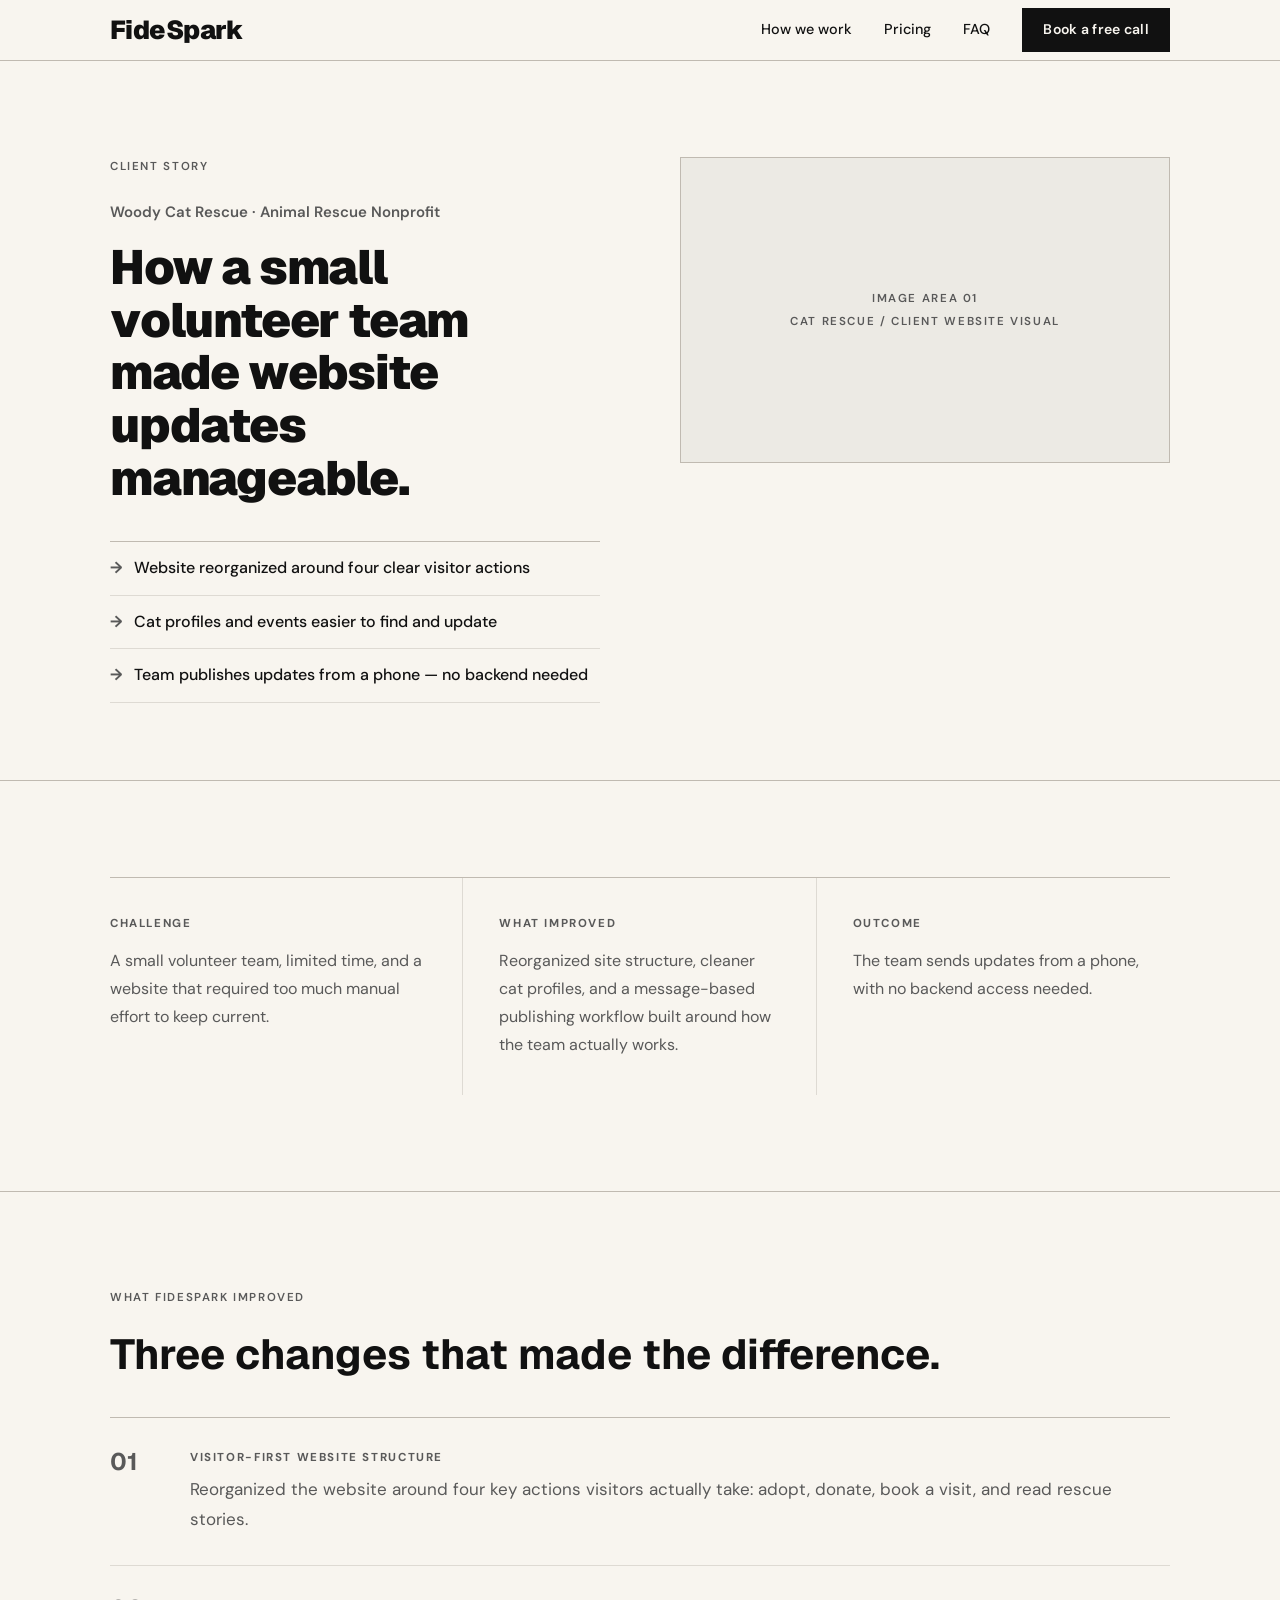
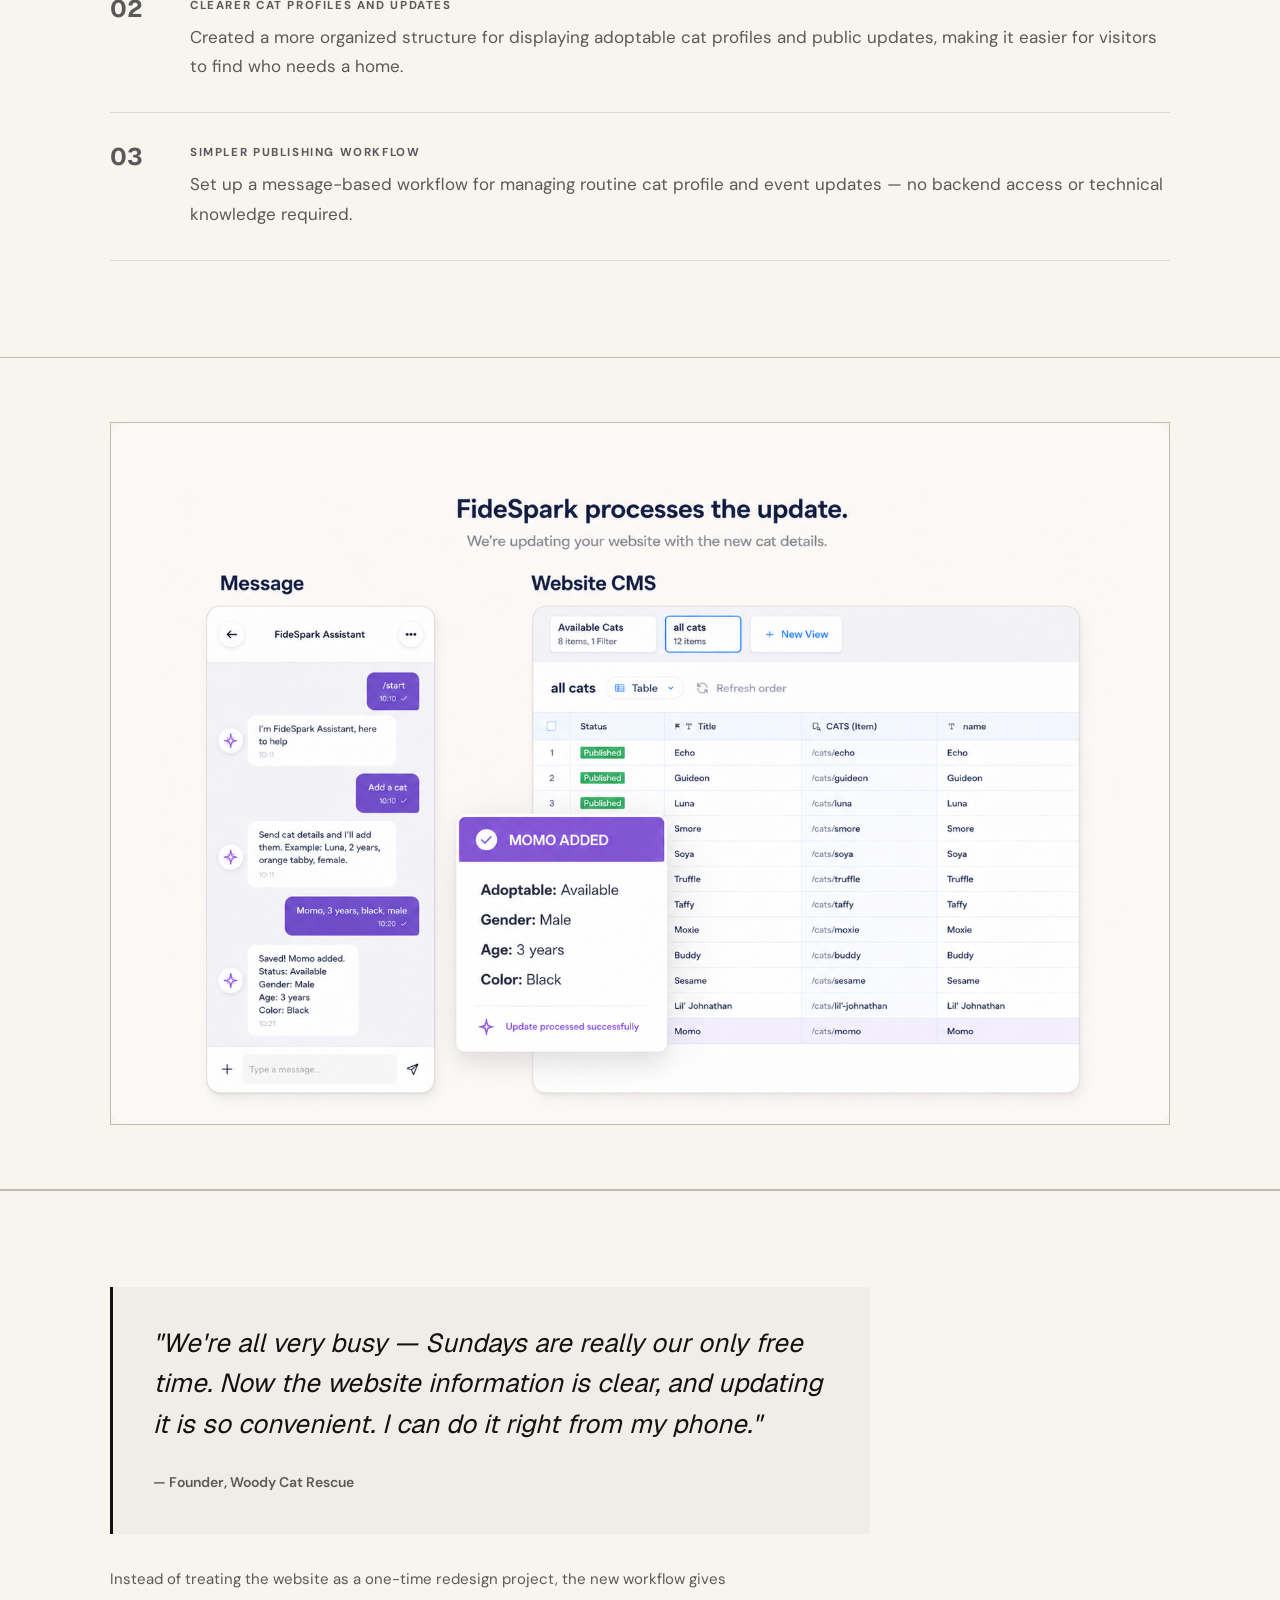
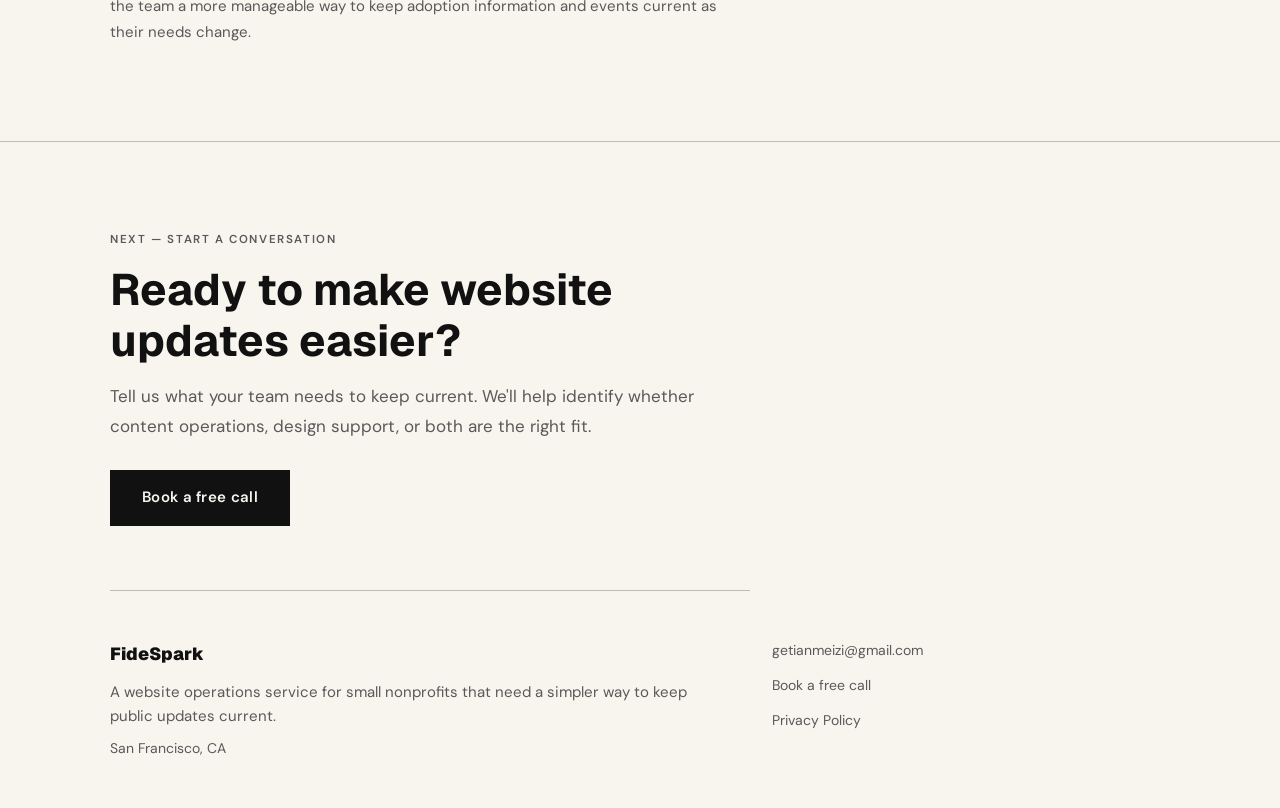
==== commit 91131d11: "Add workflow demo section and replace client story image placeholder - Add #demo section to index.ht" ====
--- a/client-story.html
+++ b/client-story.html
@@ -32,16 +32,16 @@
   <!-- NAV -->
   <header class="nav" id="nav">
     <div class="container nav__inner">
-      <a href="/runlit/" class="nav__logo">FideSpark</a>
+      <a href="index.html" class="nav__logo">FideSpark</a>
       <button class="nav__toggle" id="navToggle" aria-label="Toggle menu" aria-expanded="false" aria-controls="navMenu">
         <span></span>
         <span></span>
         <span></span>
       </button>
       <nav class="nav__menu" id="navMenu">
-        <a href="/runlit/#how-it-works">How we work</a>
-        <a href="/runlit/#pricing">Pricing</a>
-        <a href="/runlit/#faq">FAQ</a>
+        <a href="index.html#how-it-works">How we work</a>
+        <a href="index.html#pricing">Pricing</a>
+        <a href="index.html#faq">FAQ</a>
         <a href="https://calendly.com/grace-ge/30min" target="_blank" rel="noopener" class="btn btn--nav">Book a free call<span class="sr-only"> (opens in new tab)</span></a>
       </nav>
     </div>
@@ -134,12 +134,14 @@
     </div>
   </section>
 
-  <!-- IMAGE PLACEHOLDER 02 -->
+  <!-- WORKFLOW IMAGE -->
   <div class="cs-placeholder-wide-wrap">
     <div class="container">
-      <div class="cs-placeholder cs-placeholder--wide" role="img" aria-label="Image placeholder: before and after website structure or adoption page screenshot">
-        <span class="cs-placeholder__label">IMAGE AREA 02<br>Before / after website structure or adoption page screenshot</span>
-      </div>
+      <img
+        class="cs-img--wide"
+        src="media/how-it-works.png"
+        alt="FideSpark workflow: submitting and publishing a website update"
+      >
     </div>
   </div>
 
@@ -174,7 +176,7 @@
         <div class="footer__links-col">
           <a href="mailto:getianmeizi@gmail.com" class="footer__link">getianmeizi@gmail.com</a>
           <a href="https://calendly.com/grace-ge/30min" target="_blank" rel="noopener" class="footer__link">Book a free call<span class="sr-only"> (opens in new tab)</span></a>
-          <a href="/runlit/privacy.html" class="footer__link">Privacy Policy</a>
+          <a href="privacy.html" class="footer__link">Privacy Policy</a>
         </div>
       </div>
     </div>
--- a/css/styles.css
+++ b/css/styles.css
@@ -367,8 +367,9 @@
   display: flex;
   flex-direction: column;
   gap: 0.3rem;
-  padding: 1.25rem 1rem 1.25rem 0;
+  padding: 1.75rem 1rem 1.75rem 0;
   border-right: 1px solid var(--border-light);
+  min-width: 0;
 }
 @media (max-width: 719px) {
   .hero__strip-step:nth-child(even) {
@@ -383,16 +384,18 @@
 }
 @media (min-width: 720px) {
   .hero__strip-step {
-    padding: 1.75rem 1.5rem 1.75rem 0;
+    padding: 2.25rem 1.5rem 2.25rem 0;
   }
   .hero__strip-step:not(:first-child) { padding-left: 1.5rem; }
   .hero__strip-step:last-child { border-right: none; }
 }
 .hero__strip-num {
-  font-size: 0.68rem;
-  font-weight: 700;
-  letter-spacing: 0.08em;
-  color: var(--text-muted);
+  font-family: var(--font-heading);
+  font-size: 1.75rem;
+  font-weight: 900;
+  letter-spacing: -0.02em;
+  color: var(--text-muted);
+  line-height: 1;
 }
 .hero__strip-label {
   font-size: 0.9375rem;
@@ -1471,31 +1474,78 @@
   max-width: 52ch;
 }
 
-.cs-teaser__quote {
-  border-left: 3px solid var(--text);
-  padding-left: 1.25rem;
-  margin: 0 0 2rem;
-}
-
-.cs-teaser__quote p {
+
+/* ============================================================
+   PROBLEM SECTION — DARK INVERSION
+   ============================================================ */
+.problem-dark {
+  background: #111111;
+  color: #F8F5EF;
+  border-top: none;
+}
+.problem-dark h2                { color: #F8F5EF; }
+.problem-dark .chapter-intro    { color: rgba(248,245,239,0.7); }
+.problem-dark .chapter-label    { color: rgba(248,245,239,0.5); }
+.problem-dark .problem-list     { border-top-color: rgba(248,245,239,0.15); }
+.problem-dark .problem-row      { border-bottom-color: rgba(248,245,239,0.12); }
+.problem-dark .problem-row-label { color: rgba(248,245,239,0.5); }
+.problem-dark .problem-row-body { color: #F8F5EF; }
+.problem-dark .chapter-close    { color: rgba(248,245,239,0.6); }
+
+/* ============================================================
+   CLIENT STORY — TYPOGRAPHIC PULL QUOTE
+   ============================================================ */
+.cs-teaser__pull {
+  display: flex;
+  flex-direction: column;
+  justify-content: center;
+  padding-top: 2rem;
+  border-top: 2px solid var(--text);
+}
+.cs-teaser__pull-quote {
   font-family: var(--font-heading);
+  font-size: clamp(1.375rem, 2.75vw, 2rem);
   font-style: italic;
-  font-size: 1rem;
-  line-height: 1.55;
+  font-weight: 900;
+  line-height: 1.3;
   color: var(--text);
-  margin: 0 0 0.4rem;
-}
-
-.cs-teaser__quote cite {
+  margin: 0 0 1.25rem;
+}
+.cs-teaser__pull-cite {
   font-size: 0.8125rem;
   font-weight: 600;
   font-style: normal;
   color: var(--text-muted);
-}
-
-.cs-placeholder--teaser {
-  aspect-ratio: 4 / 3;
+  letter-spacing: 0.08em;
+  text-transform: uppercase;
+}
+
+/* ============================================================
+   WORKFLOW DEMO SECTION
+   ============================================================ */
+.demo-intro {
+  font-size: 1.0625rem;
+  color: var(--text-muted);
+  line-height: 1.75;
+  max-width: 580px;
+  margin-bottom: 2.5rem;
+}
+.demo-video {
   width: 100%;
+  max-width: 800px;
+  display: block;
+  margin: 0 auto;
+  border: 1px solid var(--border);
+}
+
+/* ============================================================
+   CLIENT STORY — WIDE IMAGE (replaces placeholder)
+   ============================================================ */
+.cs-img--wide {
+  width: 100%;
+  height: auto;
+  display: block;
+  border: 1px solid var(--border);
 }
 
 /* ============================================================
@@ -1508,7 +1558,8 @@
     font-size: clamp(1.75rem, 7vw, 2.25rem);
     letter-spacing: 0;
   }
-  .hero__headline { max-width: 11.5em; }
+  .hero__headline { max-width: 100%; }
+  .hero__strip-num { font-size: 1.25rem; }
   .hero__sub {
     font-size: 1rem;
     max-width: 34ch;
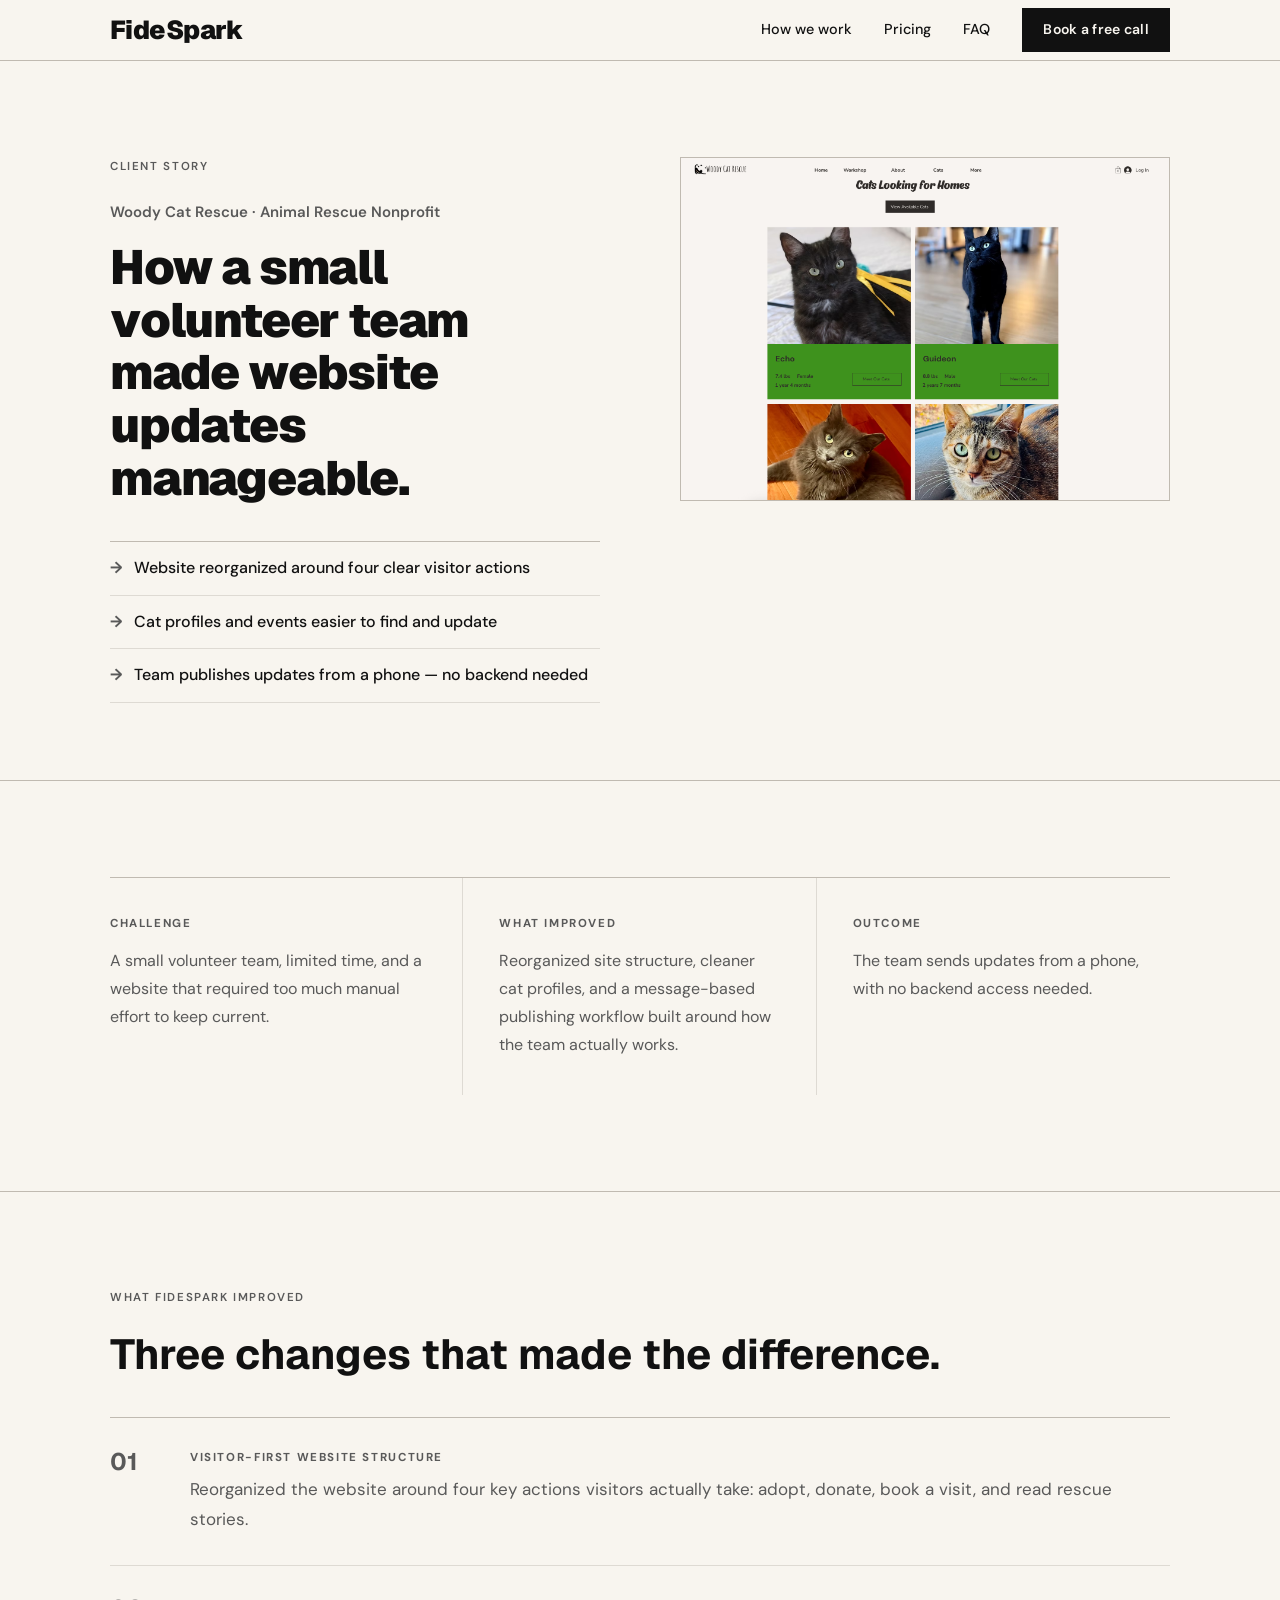
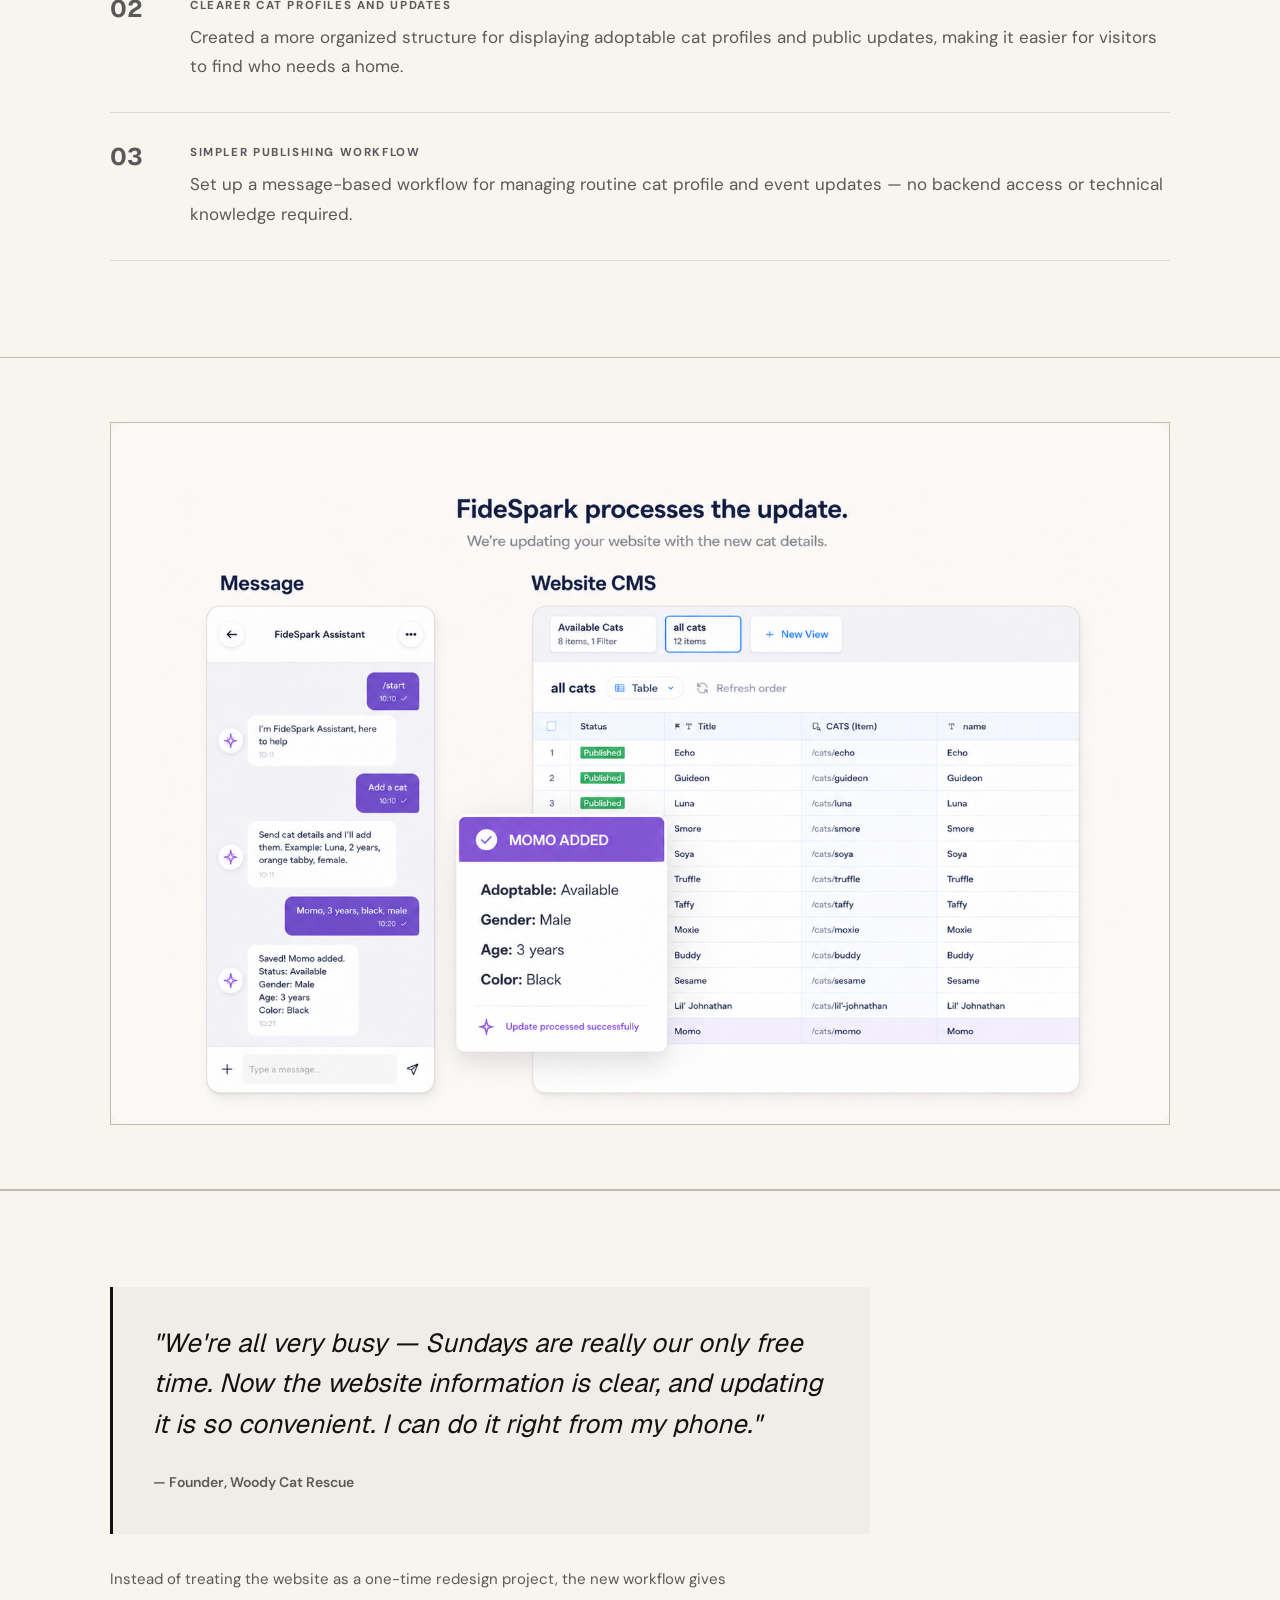
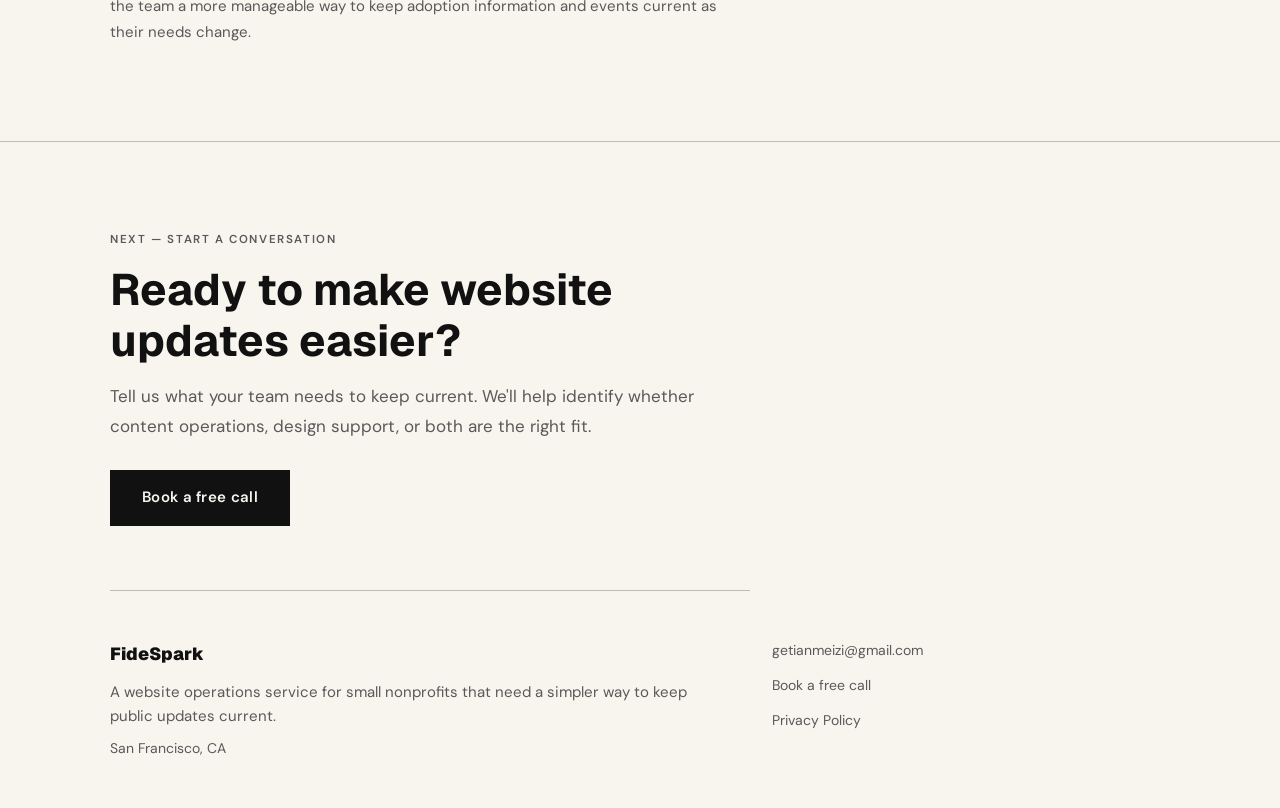
==== commit b3ae36a8: "Add image1.png to client story hero section Replaces IMAGE AREA 01 placeholder with media/image1.png" ====
--- a/client-story.html
+++ b/client-story.html
@@ -72,9 +72,11 @@
         </div>
 
         <div class="cs-hero__right">
-          <div class="cs-placeholder cs-placeholder--hero" role="img" aria-label="Image placeholder: cat rescue or client website screenshot">
-            <span class="cs-placeholder__label">IMAGE AREA 01<br>Cat rescue / client website visual</span>
-          </div>
+          <img
+            class="cs-hero__img"
+            src="media/image1.png"
+            alt="Woody Cat Rescue website — cat profiles and adoption page"
+          >
         </div>
 
       </div>
--- a/css/styles.css
+++ b/css/styles.css
@@ -354,6 +354,14 @@
 .hero__lead { min-width: 0; max-width: 100%; }
 .hero__aside { min-width: 0; max-width: 100%; }
 
+.hero__media {
+  width: 100%;
+  height: auto;
+  display: block;
+  border: 1px solid var(--border);
+  margin-bottom: clamp(2rem, 4vw, 3rem);
+}
+
 .hero__strip {
   border-top: 1px solid var(--border);
   display: grid;
@@ -1235,6 +1243,14 @@
   left: 0;
   font-weight: 700;
   color: var(--text-muted);
+}
+
+/* --- Hero image --- */
+.cs-hero__img {
+  width: 100%;
+  height: auto;
+  display: block;
+  border: 1px solid var(--border);
 }
 
 /* --- Image placeholders --- */
@@ -1521,24 +1537,6 @@
 }
 
 /* ============================================================
-   WORKFLOW DEMO SECTION
-   ============================================================ */
-.demo-intro {
-  font-size: 1.0625rem;
-  color: var(--text-muted);
-  line-height: 1.75;
-  max-width: 580px;
-  margin-bottom: 2.5rem;
-}
-.demo-video {
-  width: 100%;
-  max-width: 800px;
-  display: block;
-  margin: 0 auto;
-  border: 1px solid var(--border);
-}
-
-/* ============================================================
    CLIENT STORY — WIDE IMAGE (replaces placeholder)
    ============================================================ */
 .cs-img--wide {
